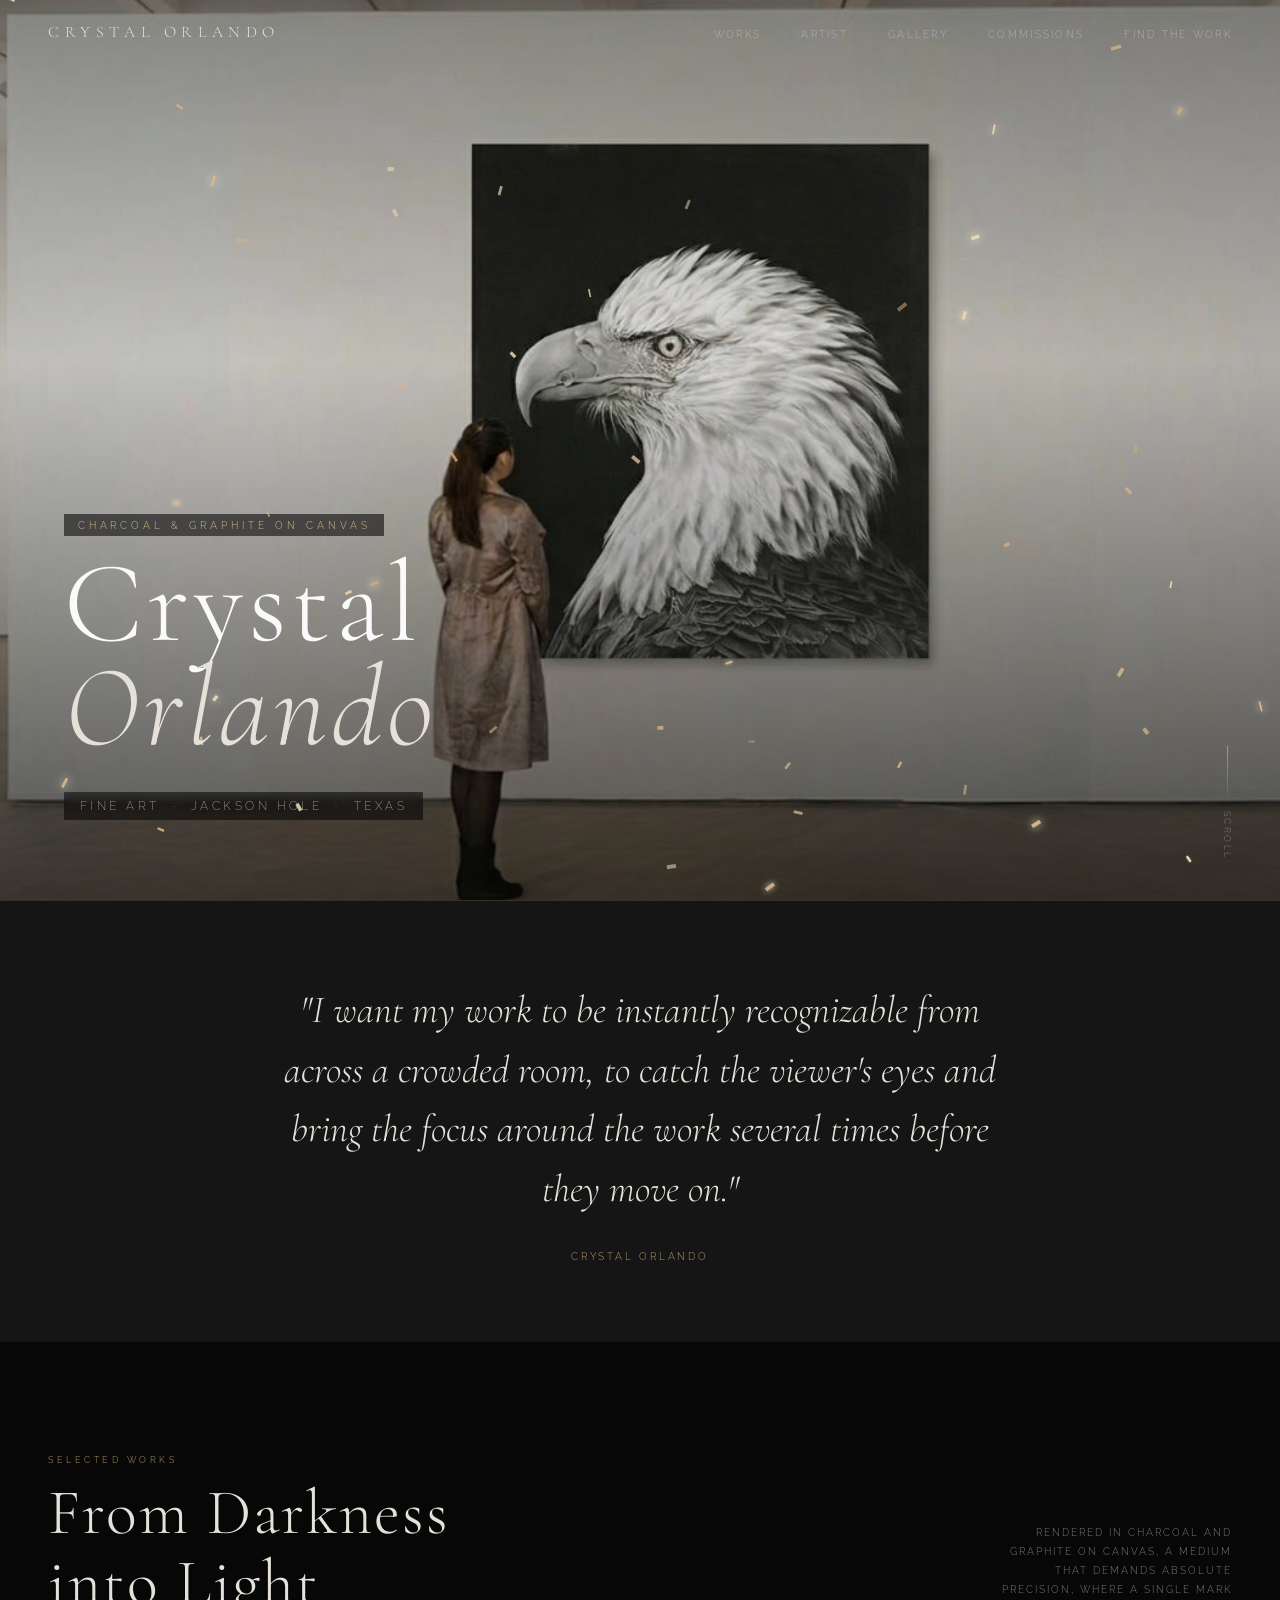
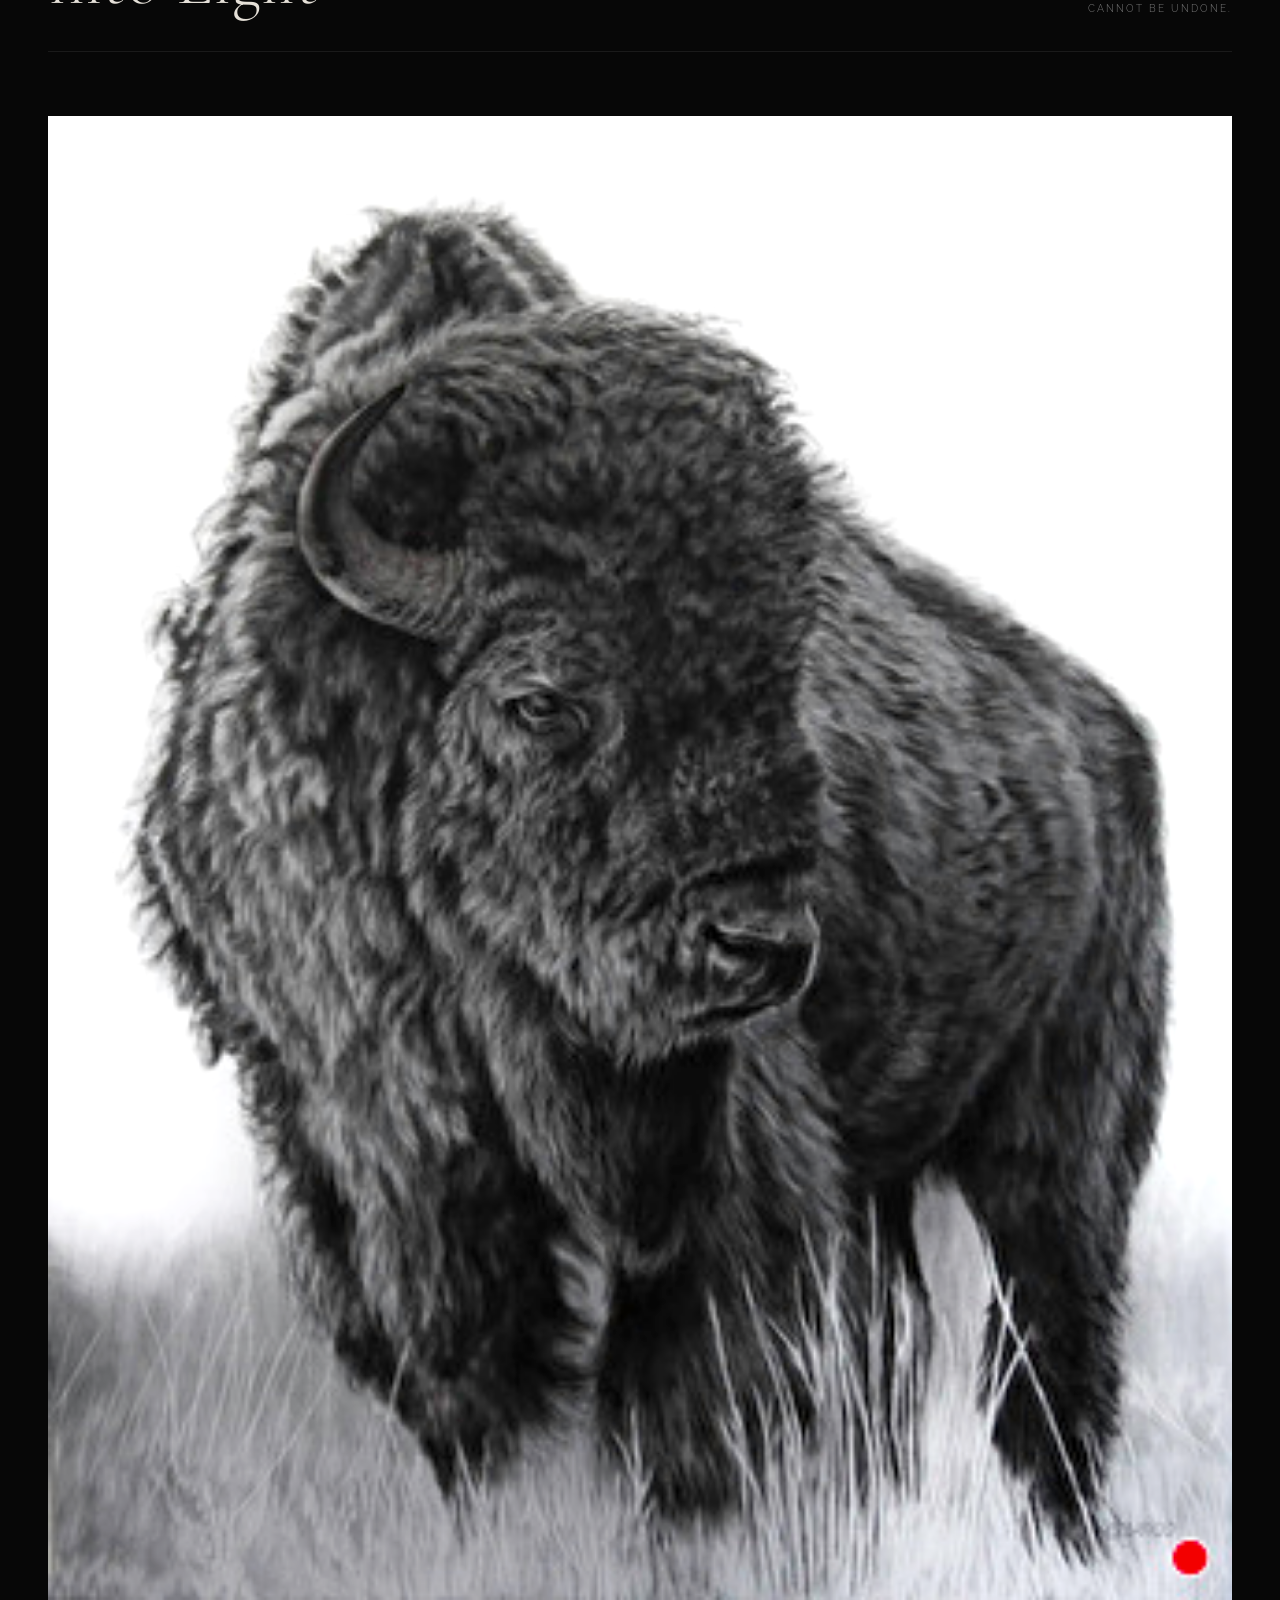
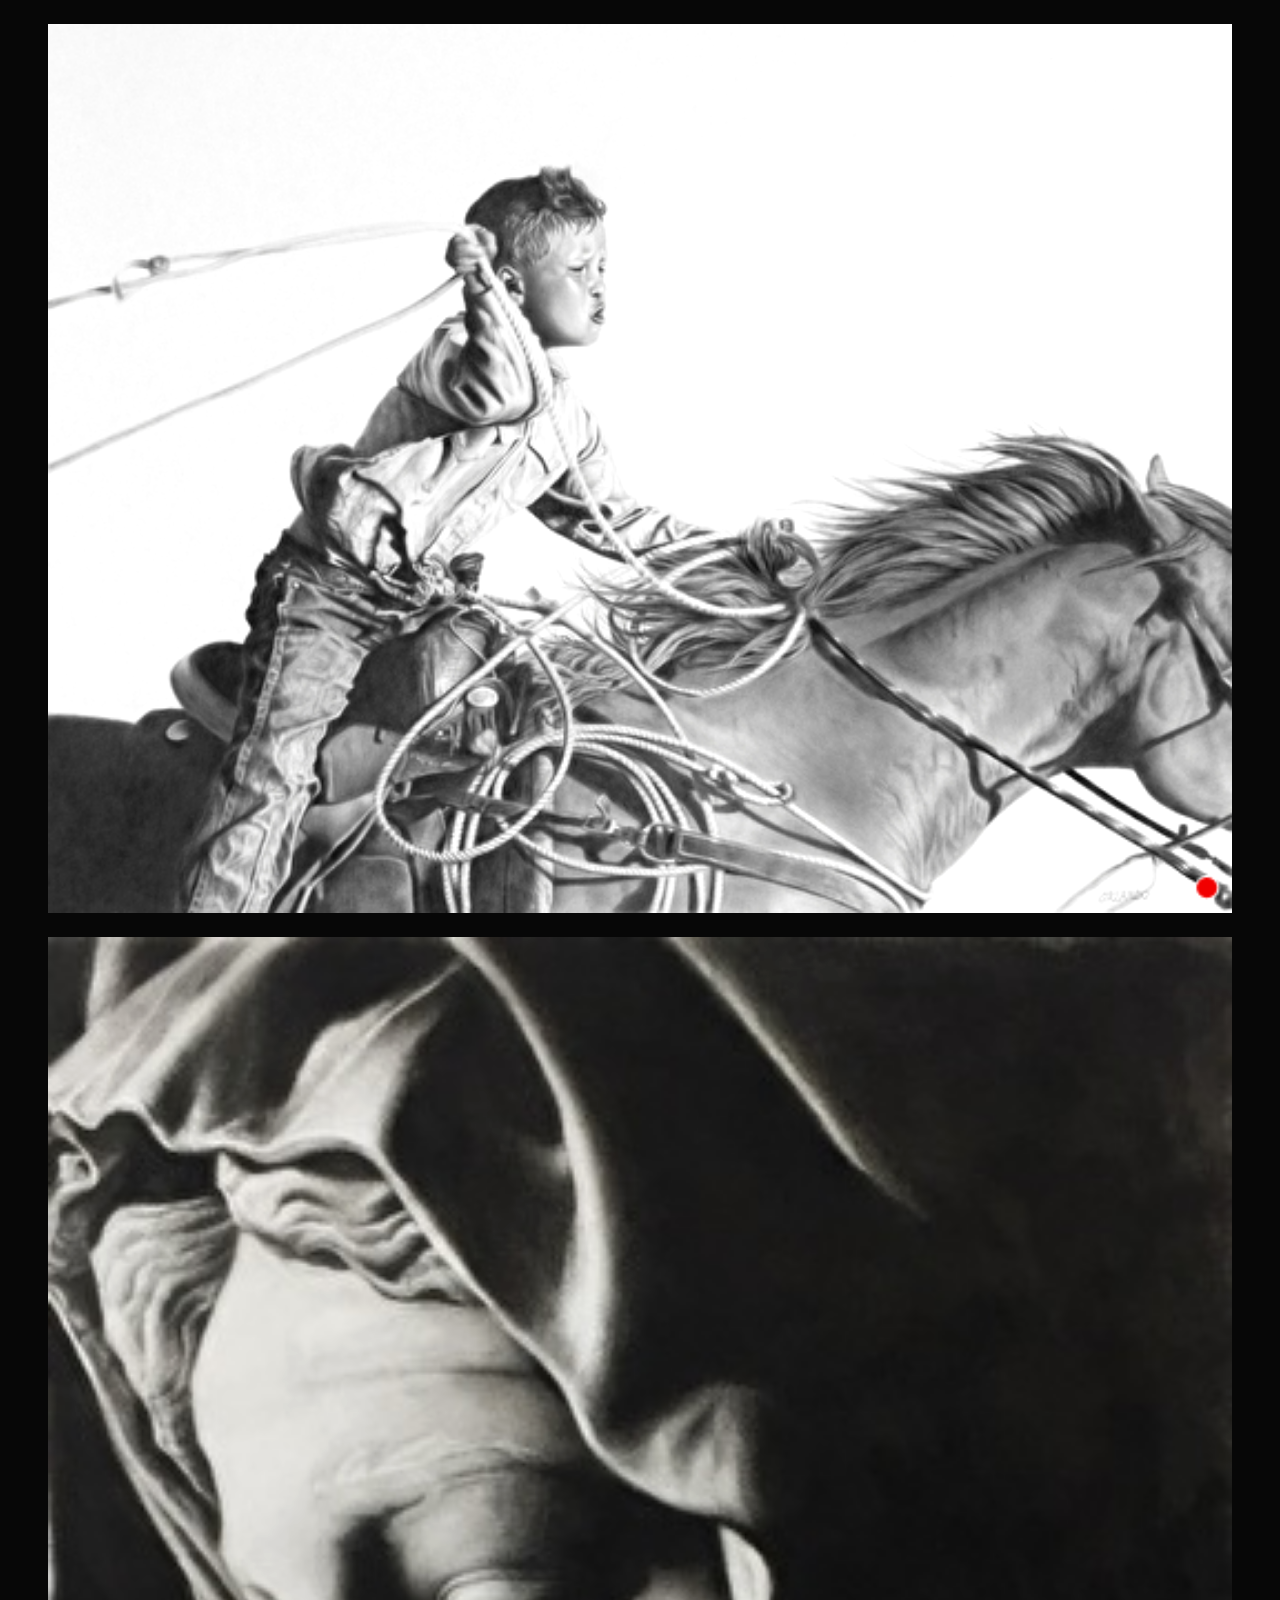
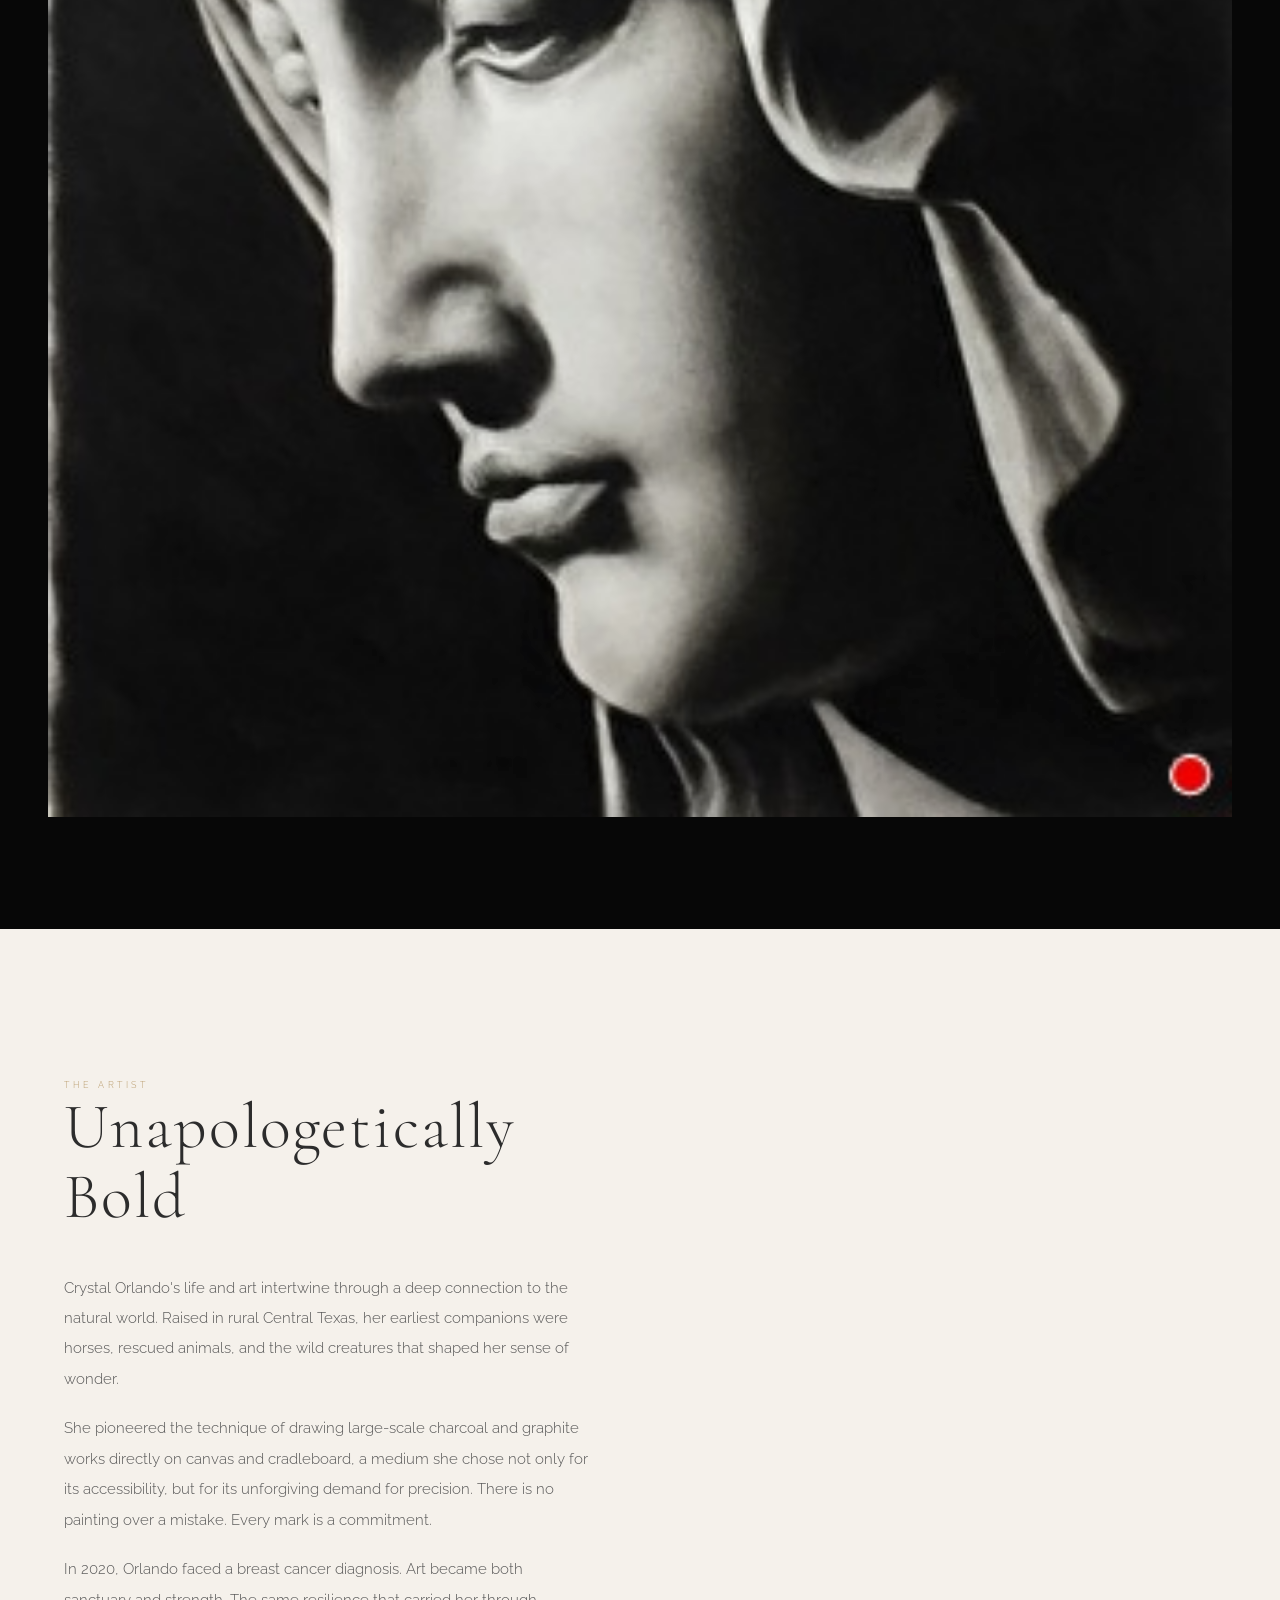
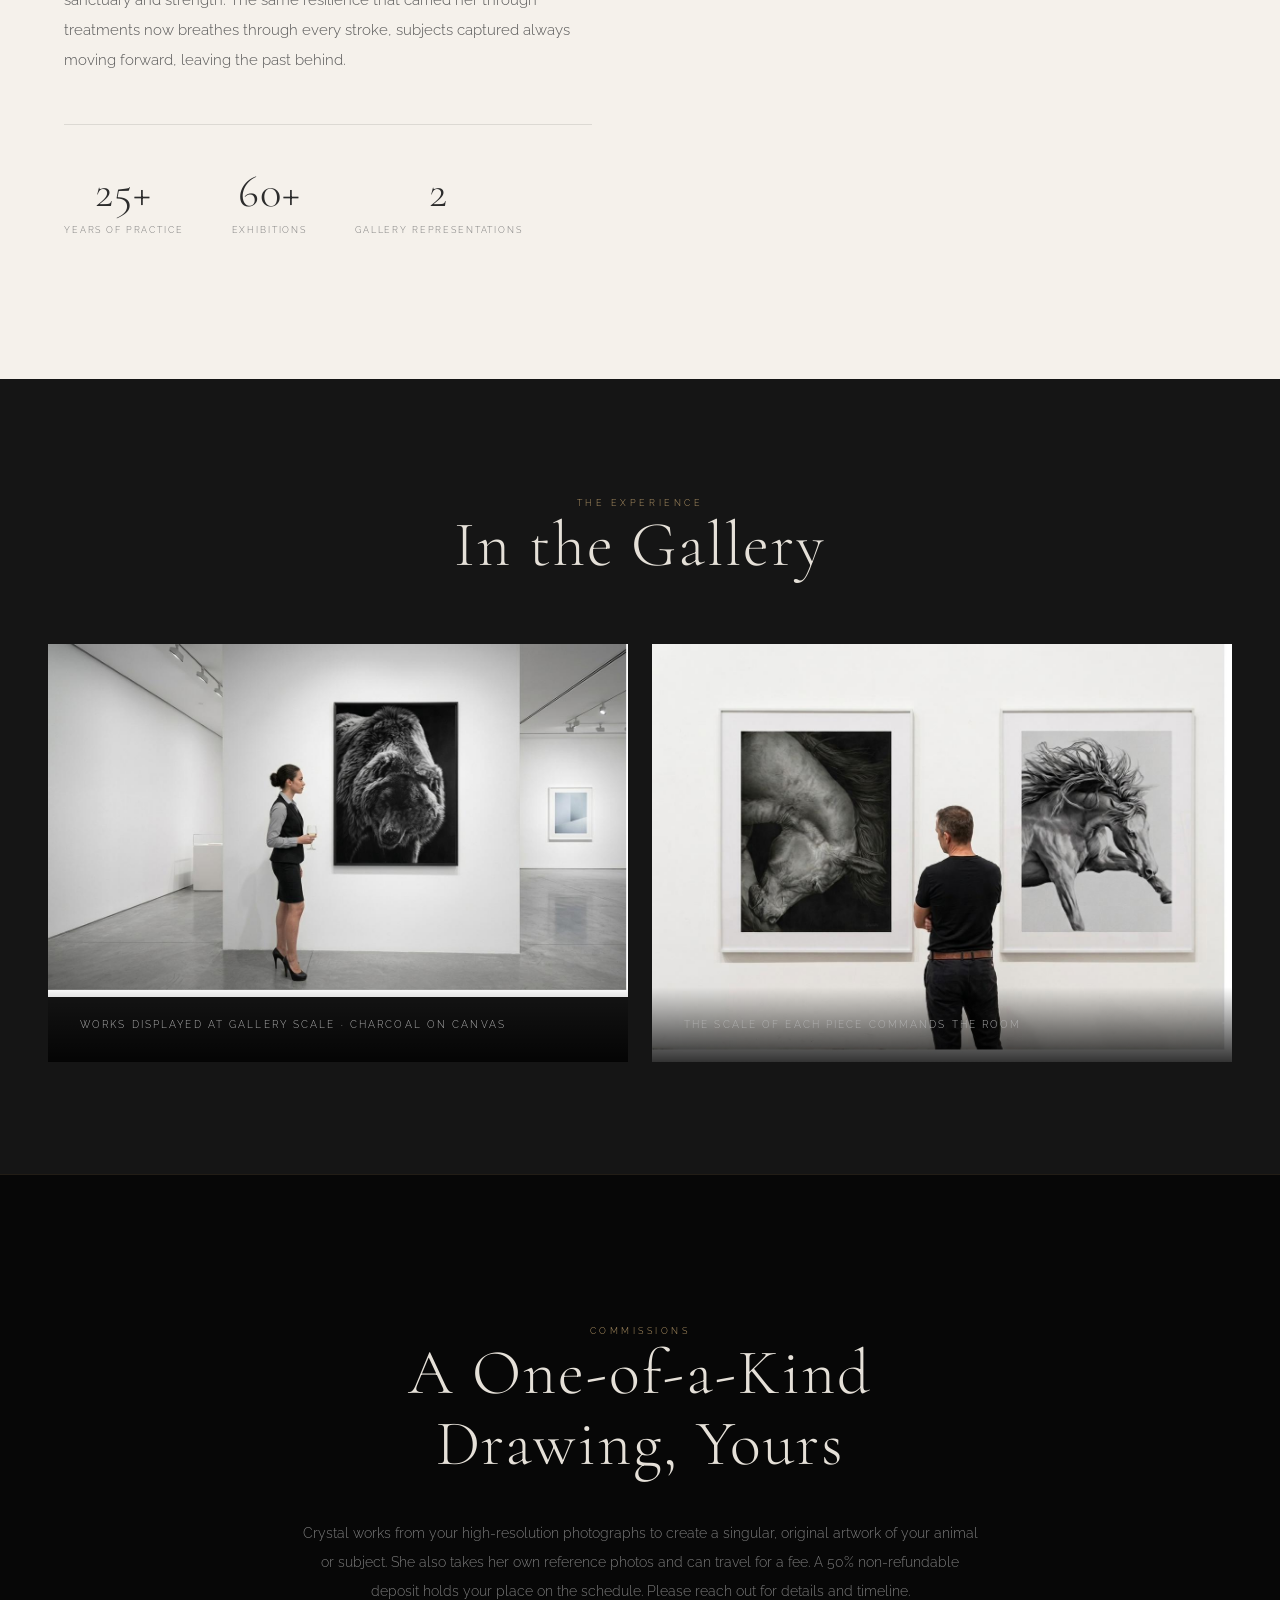
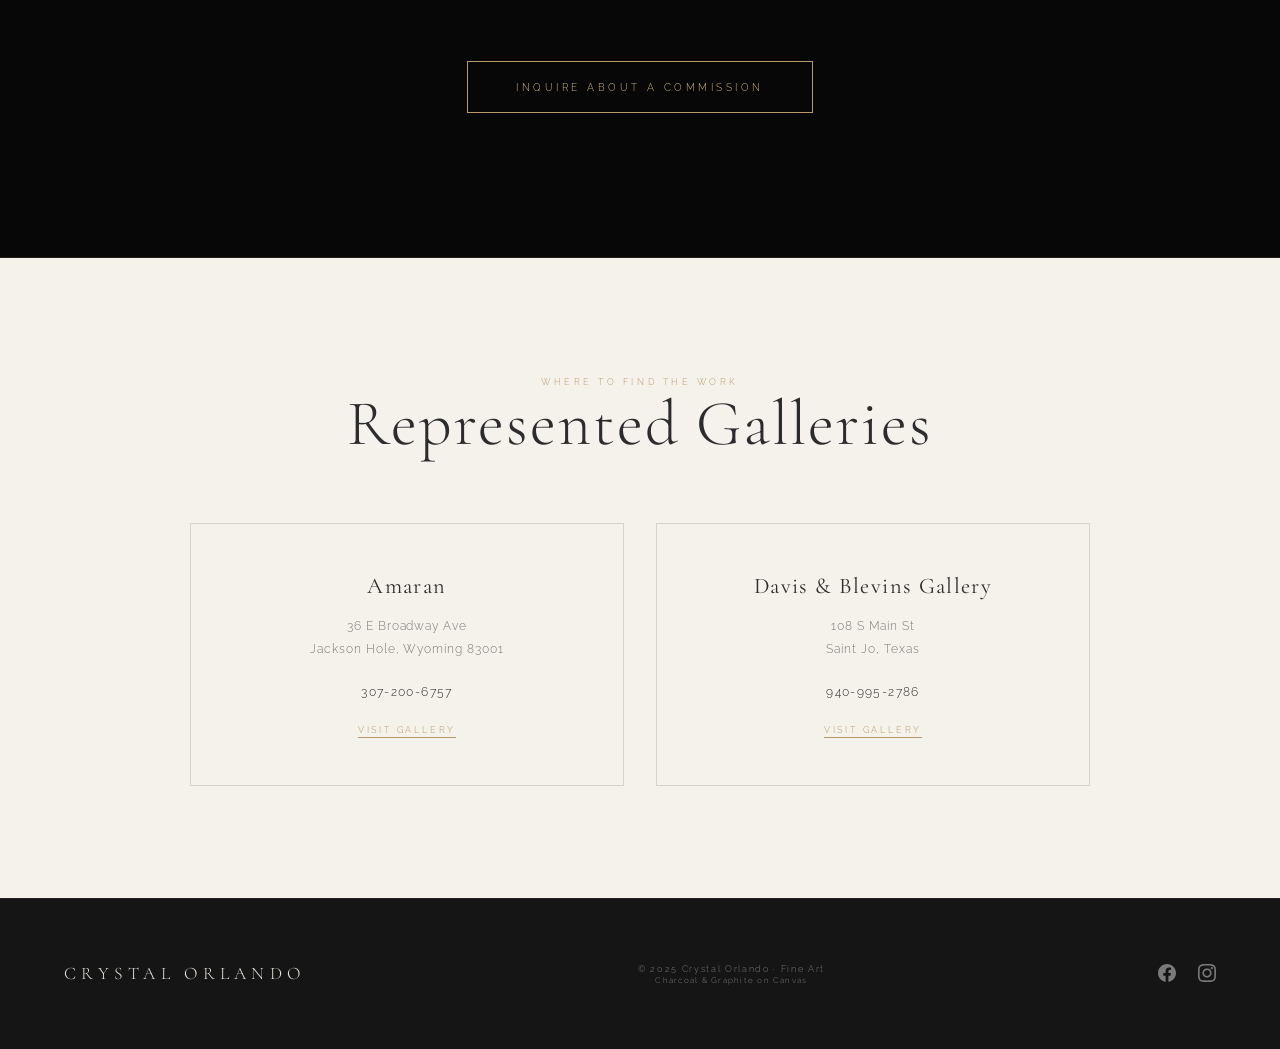
==== fullsite.html @ b7622c43 "Rename index (5).html to fullsite.html" ====
<!DOCTYPE html>
<html lang="en">
<head>
  <meta charset="UTF-8" />
  <meta name="viewport" content="width=device-width, initial-scale=1.0" />
  <title>Crystal Orlando Fine Art</title>
  <link rel="preconnect" href="https://fonts.googleapis.com" />
  <link rel="preconnect" href="https://fonts.gstatic.com" crossorigin />
  <link href="https://fonts.googleapis.com/css2?family=Cormorant+Garamond:ital,wght@0,300;0,400;0,500;0,600;1,300;1,400&family=Raleway:wght@200;300;400&display=swap" rel="stylesheet" />

  <!-- Sawdust canvas style -->
  <style>
    #sawdust-canvas {
      position: fixed;
      top: 0; left: 0;
      width: 100%; height: 100%;
      pointer-events: none;
      z-index: 9999;
    }
  </style>

  <style>
    /* ─── Reset & base ─────────────────────────────── */
    *, *::before, *::after { box-sizing: border-box; margin: 0; padding: 0; }

    :root {
      --black:   #070707;
      --charcoal:#151515;
      --graphite:#2c2c2c;
      --ash:     #7a7a7a;
      --silver:  #b0b0b0;
      --bone:    #e5e0d8;
      --ivory:   #f5f1eb;
      --white:   #fafafa;
      --gold:    #b89a6a;
      --gold-light: #d4b88a;

      --serif:  'Cormorant Garamond', Georgia, serif;
      --sans:   'Raleway', sans-serif;
    }

    html { scroll-behavior: smooth; }

    body {
      background: var(--black);
      color: var(--bone);
      font-family: var(--sans);
      font-weight: 300;
      overflow-x: hidden;
    }

    /* ─── Nav ──────────────────────────────────────── */
    nav {
      position: fixed;
      top: 0; left: 0; right: 0;
      z-index: 100;
      display: flex;
      align-items: center;
      justify-content: space-between;
      padding: 1.4rem 3rem;
      mix-blend-mode: normal;
      transition: background 0.5s, backdrop-filter 0.5s;
    }

    nav.scrolled {
      background: rgba(7,7,7,0.88);
      backdrop-filter: blur(12px);
      border-bottom: 1px solid rgba(255,255,255,0.06);
    }

    .nav-logo {
      font-family: var(--serif);
      font-weight: 300;
      font-size: 1rem;
      letter-spacing: 0.35em;
      text-transform: uppercase;
      color: var(--bone);
      text-decoration: none;
    }

    .nav-links {
      display: flex;
      gap: 2.5rem;
      list-style: none;
    }

    .nav-links a {
      font-family: var(--sans);
      font-weight: 300;
      font-size: 0.65rem;
      letter-spacing: 0.22em;
      text-transform: uppercase;
      color: var(--silver);
      text-decoration: none;
      transition: color 0.3s;
    }

    .nav-links a:hover { color: var(--gold-light); }

    /* ─── Hero ─────────────────────────────────────── */
    #hero {
      position: relative;
      height: 100vh;
      min-height: 640px;
      overflow: hidden;
      display: flex;
      align-items: flex-end;
    }

    .hero-bg {
      position: absolute;
      inset: 0;
      background-image: url('[data-uri]');
      background-size: cover;
      background-position: center 30%;
      transform: scale(1.06);
      animation: heroZoom 18s ease-in-out infinite alternate;
    }

    @keyframes heroZoom {
      from { transform: scale(1.06) translateY(0); }
      to   { transform: scale(1.12) translateY(-2%); }
    }

    .hero-overlay {
      position: absolute;
      inset: 0;
      background: linear-gradient(
        to bottom,
        rgba(7,7,7,0.35) 0%,
        rgba(7,7,7,0.1) 40%,
        rgba(7,7,7,0.65) 100%
      );
    }

    .hero-content {
      position: relative;
      z-index: 2;
      padding: 0 4rem 5rem;
      width: 100%;
    }

    .hero-eyebrow {
      font-family: var(--sans);
      font-weight: 300;
      font-size: 0.62rem;
      letter-spacing: 0.4em;
      text-transform: uppercase;
      color: var(--gold-light);
      margin-bottom: 1rem;
      opacity: 0;
      animation: fadeUp 1s 0.3s forwards;
      display: inline-block;
      background: rgba(20,20,20,0.65);
      backdrop-filter: blur(6px);
      padding: 0.35rem 0.85rem;
    }

    .hero-title {
      font-family: var(--serif);
      font-weight: 300;
      font-size: clamp(3.5rem, 9vw, 8rem);
      line-height: 0.9;
      letter-spacing: 0.04em;
      color: var(--white);
      margin-bottom: 2rem;
      opacity: 0;
      animation: fadeUp 1s 0.55s forwards;
    }

    .hero-title em {
      font-style: italic;
      color: var(--bone);
    }

    .hero-sub {
      font-family: var(--sans);
      font-weight: 200;
      font-size: 0.72rem;
      letter-spacing: 0.3em;
      text-transform: uppercase;
      color: var(--silver);
      opacity: 0;
      animation: fadeUp 1s 0.8s forwards;
      background: rgba(0,0,0,0.52);
      display: inline-block;
      padding: 0.45rem 1rem;
      backdrop-filter: blur(4px);
    }

    .hero-scroll-hint {
      position: absolute;
      bottom: 2.5rem;
      right: 3rem;
      display: flex;
      flex-direction: column;
      align-items: center;
      gap: 0.6rem;
      opacity: 0;
      animation: fadeIn 1.2s 1.6s forwards;
    }

    .hero-scroll-hint span {
      font-size: 0.55rem;
      letter-spacing: 0.28em;
      text-transform: uppercase;
      color: var(--ash);
      writing-mode: vertical-rl;
    }

    .scroll-line {
      width: 1px;
      height: 56px;
      background: linear-gradient(to bottom, var(--gold), transparent);
      animation: scrollPulse 2s 2s ease-in-out infinite;
    }

    @keyframes scrollPulse {
      0%, 100% { opacity: 0.5; transform: scaleY(1); }
      50% { opacity: 1; transform: scaleY(1.2); transform-origin: top; }
    }

    @keyframes fadeUp {
      from { opacity: 0; transform: translateY(28px); }
      to   { opacity: 1; transform: translateY(0); }
    }
    @keyframes fadeIn {
      to { opacity: 1; }
    }

    /* ─── Section shared ───────────────────────────── */
    section { position: relative; }

    .section-label {
      font-family: var(--sans);
      font-weight: 300;
      font-size: 0.58rem;
      letter-spacing: 0.38em;
      text-transform: uppercase;
      color: var(--gold);
    }

    .section-heading {
      font-family: var(--serif);
      font-weight: 300;
      font-size: clamp(2.2rem, 5vw, 4rem);
      line-height: 1.1;
      letter-spacing: 0.03em;
    }

    /* ─── Intro strip ──────────────────────────────── */
    #intro {
      background: var(--charcoal);
      padding: 5rem 4rem;
      display: flex;
      align-items: center;
      justify-content: center;
      text-align: center;
      border-top: 1px solid rgba(184,154,106,0.2);
    }

    .intro-inner {
      max-width: 720px;
    }

    .intro-quote {
      font-family: var(--serif);
      font-style: italic;
      font-size: clamp(1.5rem, 3.2vw, 2.4rem);
      font-weight: 300;
      line-height: 1.55;
      color: var(--bone);
      margin-bottom: 2rem;
    }

    .intro-attr {
      font-family: var(--sans);
      font-size: 0.62rem;
      letter-spacing: 0.28em;
      text-transform: uppercase;
      color: var(--gold);
    }

    /* ─── Works gallery ────────────────────────────── */
    #works {
      background: var(--black);
      padding: 7rem 3rem;
    }

    .works-header {
      display: flex;
      align-items: flex-end;
      justify-content: space-between;
      margin-bottom: 4rem;
      padding-bottom: 2rem;
      border-bottom: 1px solid rgba(255,255,255,0.08);
    }

    .works-header-left { display: flex; flex-direction: column; gap: 0.8rem; }
    .works-header-left .section-heading { color: var(--bone); }

    .works-header-right {
      font-family: var(--sans);
      font-size: 0.62rem;
      letter-spacing: 0.2em;
      text-transform: uppercase;
      color: var(--ash);
      text-align: right;
      max-width: 240px;
      line-height: 1.9;
    }

    .gallery-grid {
      display: grid;
      grid-template-columns: 1fr;
      grid-template-rows: auto;
      gap: 1.5rem;
    }

    .gallery-item {
      position: relative;
      overflow: hidden;
      cursor: pointer;
      background: var(--graphite);
    }


    .gallery-item img {
      width: 100%;
      height: auto;
      display: block;
      filter: grayscale(8%) contrast(1.04);
      transition: transform 0.9s cubic-bezier(0.25,0.46,0.45,0.94), filter 0.6s;
    }

    .gallery-item:hover img {
      transform: scale(1.04);
      filter: grayscale(0%) contrast(1.08);
    }

    .gallery-item-overlay {
      position: absolute;
      inset: 0;
      background: linear-gradient(to top, rgba(0,0,0,0.75) 0%, transparent 55%);
      opacity: 0;
      transition: opacity 0.5s;
    }

    .gallery-item:hover .gallery-item-overlay { opacity: 1; }

    .gallery-item-info {
      position: absolute;
      bottom: 0;
      left: 0;
      right: 0;
      padding: 2rem 1.8rem;
      transform: translateY(12px);
      opacity: 0;
      transition: all 0.5s 0.05s;
    }

    .gallery-item:hover .gallery-item-info {
      transform: translateY(0);
      opacity: 1;
    }

    .gallery-item-info h3 {
      font-family: var(--serif);
      font-weight: 300;
      font-size: 1.3rem;
      letter-spacing: 0.04em;
      color: var(--white);
      margin-bottom: 0.3rem;
    }

    .gallery-item-info p {
      font-family: var(--sans);
      font-size: 0.58rem;
      letter-spacing: 0.2em;
      text-transform: uppercase;
      color: var(--gold-light);
    }

    /* ─── Artist statement ─────────────────────────── */
    #statement {
      background: var(--ivory);
      color: var(--graphite);
      padding: 9rem 4rem;
    }

    .statement-inner {
      display: grid;
      grid-template-columns: 1fr 1fr;
      gap: 6rem;
      max-width: 1300px;
      margin: 0 auto;
      align-items: center;
    }

    .statement-left .section-label { color: var(--gold); margin-bottom: 1.4rem; }
    .statement-left .section-heading { color: var(--graphite); margin-bottom: 2.5rem; }

    .statement-body {
      font-family: var(--sans);
      font-weight: 300;
      font-size: 0.95rem;
      line-height: 2;
      color: #555;
    }

    .statement-body p + p { margin-top: 1.2rem; }

    .statement-pull {
      border-left: 2px solid var(--gold);
      padding-left: 2.5rem;
    }

    .statement-pull blockquote {
      font-family: var(--serif);
      font-style: italic;
      font-size: clamp(1.6rem, 2.8vw, 2.4rem);
      font-weight: 300;
      line-height: 1.5;
      color: var(--graphite);
      margin-bottom: 2rem;
    }

    .statement-pull cite {
      font-family: var(--sans);
      font-size: 0.6rem;
      letter-spacing: 0.28em;
      text-transform: uppercase;
      color: var(--ash);
      font-style: normal;
    }

    .stat-row {
      display: flex;
      gap: 3rem;
      margin-top: 3rem;
      padding-top: 2.5rem;
      border-top: 1px solid rgba(0,0,0,0.1);
    }

    .stat-item { text-align: center; }

    .stat-num {
      font-family: var(--serif);
      font-size: 2.8rem;
      font-weight: 300;
      color: var(--graphite);
      letter-spacing: 0.02em;
    }

    .stat-desc {
      font-family: var(--sans);
      font-size: 0.58rem;
      letter-spacing: 0.2em;
      text-transform: uppercase;
      color: var(--ash);
      margin-top: 0.3rem;
    }

    /* ─── In the gallery ───────────────────────────── */
    #gallery-context {
      background: var(--charcoal);
      padding: 7rem 3rem;
    }

    .gallery-context-header {
      text-align: center;
      margin-bottom: 4rem;
    }

    .gallery-context-header .section-label { margin-bottom: 1rem; }
    .gallery-context-header .section-heading { color: var(--bone); }

    .context-grid {
      display: grid;
      grid-template-columns: 1fr 1fr;
      gap: 1.5rem;
      max-width: 1300px;
      margin: 0 auto;
    }

    .context-item {
      position: relative;
      overflow: hidden;
    }

    .context-item img {
      width: 100%;
      height: auto;
      display: block;
      transition: transform 1s cubic-bezier(0.25,0.46,0.45,0.94);
    }

    .context-item:hover img { transform: scale(1.03); }

    .context-caption {
      position: absolute;
      bottom: 0; left: 0; right: 0;
      padding: 2rem;
      background: linear-gradient(to top, rgba(0,0,0,0.8), transparent);
      font-family: var(--sans);
      font-size: 0.6rem;
      letter-spacing: 0.22em;
      text-transform: uppercase;
      color: var(--silver);
    }

    /* ─── Commissions ──────────────────────────────── */
    #commissions {
      background: var(--black);
      padding: 9rem 4rem;
      display: flex;
      align-items: center;
      justify-content: center;
      text-align: center;
      border-top: 1px solid rgba(184,154,106,0.15);
      border-bottom: 1px solid rgba(184,154,106,0.15);
    }

    .commissions-inner {
      max-width: 680px;
    }

    .commissions-inner .section-label { margin-bottom: 1.4rem; }

    .commissions-inner .section-heading {
      color: var(--bone);
      margin-bottom: 2.5rem;
    }

    .commissions-inner p {
      font-family: var(--sans);
      font-weight: 300;
      font-size: 0.9rem;
      line-height: 2;
      color: var(--ash);
      margin-bottom: 3.5rem;
    }

    .btn-gold {
      display: inline-block;
      font-family: var(--sans);
      font-weight: 300;
      font-size: 0.62rem;
      letter-spacing: 0.35em;
      text-transform: uppercase;
      color: var(--gold-light);
      border: 1px solid var(--gold);
      padding: 1.2rem 3rem;
      text-decoration: none;
      transition: background 0.35s, color 0.35s;
    }

    .btn-gold:hover {
      background: var(--gold);
      color: var(--black);
    }

    /* ─── Galleries ────────────────────────────────── */
    #galleries {
      background: var(--ivory);
      padding: 7rem 4rem;
    }

    .galleries-inner {
      max-width: 900px;
      margin: 0 auto;
      text-align: center;
    }

    .galleries-inner .section-label { color: var(--gold); margin-bottom: 1.2rem; }
    .galleries-inner .section-heading { color: var(--graphite); margin-bottom: 4rem; }

    .gallery-cards {
      display: grid;
      grid-template-columns: 1fr 1fr;
      gap: 2rem;
    }

    .gallery-card {
      border: 1px solid rgba(0,0,0,0.12);
      padding: 3rem 2.5rem;
      text-align: center;
      transition: border-color 0.4s, box-shadow 0.4s;
    }

    .gallery-card:hover {
      border-color: var(--gold);
      box-shadow: 0 8px 40px rgba(0,0,0,0.06);
    }

    .gallery-card-name {
      font-family: var(--serif);
      font-weight: 400;
      font-size: 1.4rem;
      letter-spacing: 0.06em;
      color: var(--graphite);
      margin-bottom: 1rem;
    }

    .gallery-card address {
      font-style: normal;
      font-family: var(--sans);
      font-size: 0.75rem;
      line-height: 1.9;
      color: var(--ash);
      letter-spacing: 0.08em;
      margin-bottom: 1.5rem;
    }

    .gallery-card a.phone {
      display: block;
      font-family: var(--sans);
      font-size: 0.72rem;
      letter-spacing: 0.12em;
      color: var(--graphite);
      text-decoration: none;
      margin-bottom: 1.2rem;
      transition: color 0.3s;
    }

    .gallery-card a.phone:hover { color: var(--gold); }

    .gallery-card a.visit {
      font-family: var(--sans);
      font-size: 0.58rem;
      letter-spacing: 0.3em;
      text-transform: uppercase;
      color: var(--gold);
      text-decoration: none;
      border-bottom: 1px solid var(--gold);
      padding-bottom: 2px;
      transition: color 0.3s, border-color 0.3s;
    }

    .gallery-card a.visit:hover { color: var(--graphite); border-color: var(--graphite); }

    /* ─── Footer ───────────────────────────────────── */
    footer {
      background: var(--charcoal);
      padding: 4rem;
      display: flex;
      align-items: center;
      justify-content: space-between;
      border-top: 1px solid rgba(255,255,255,0.06);
    }

    .footer-logo {
      font-family: var(--serif);
      font-weight: 300;
      font-size: 1.1rem;
      letter-spacing: 0.3em;
      text-transform: uppercase;
      color: var(--bone);
    }

    .footer-copy {
      font-family: var(--sans);
      font-size: 0.58rem;
      letter-spacing: 0.18em;
      color: var(--ash);
      text-align: center;
    }

    .footer-social {
      display: flex;
      gap: 1.4rem;
      align-items: center;
    }

    .footer-social a {
      color: var(--ash);
      text-decoration: none;
      font-size: 0.58rem;
      letter-spacing: 0.22em;
      text-transform: uppercase;
      transition: color 0.3s;
    }

    .footer-social a:hover { color: var(--gold-light); }

    .footer-social svg {
      width: 18px;
      height: 18px;
      fill: currentColor;
      transition: color 0.3s;
    }

    /* ─── Scroll reveal ────────────────────────────── */
    .reveal {
      opacity: 0;
      transform: translateY(36px);
      transition: opacity 0.85s cubic-bezier(0.25,0.46,0.45,0.94),
                  transform 0.85s cubic-bezier(0.25,0.46,0.45,0.94);
    }

    .reveal.visible {
      opacity: 1;
      transform: translateY(0);
    }

    .reveal-delay-1 { transition-delay: 0.1s; }
    .reveal-delay-2 { transition-delay: 0.22s; }
    .reveal-delay-3 { transition-delay: 0.36s; }

    /* ─── Responsive ───────────────────────────────── */
    @media (max-width: 960px) {
      nav { padding: 1.2rem 2rem; }
      .nav-links { gap: 1.6rem; }
      #hero { align-items: center; }
      .hero-content { padding: 0 2rem 4rem; }
      .gallery-grid { grid-template-columns: 1fr; }

      .statement-inner { grid-template-columns: 1fr; gap: 3rem; }
      .context-grid { grid-template-columns: 1fr; }
      .context-item img { height: auto; }
      footer { flex-direction: column; gap: 2rem; text-align: center; }
    }

    @media (max-width: 640px) {
      nav { padding: 1rem 1.5rem; }
      .nav-links { display: none; }
      .hero-content { padding: 0 1.5rem 3.5rem; }
      #intro, #works, #statement, #gallery-context, #commissions, #galleries { padding-left: 1.5rem; padding-right: 1.5rem; }
      .gallery-grid { grid-template-columns: 1fr; }
      
      .gallery-cards { grid-template-columns: 1fr; }
      footer { padding: 3rem 1.5rem; }
      .stat-row { flex-direction: column; gap: 1.8rem; }
    }
  </style>
</head>

<body>

  <canvas id="sawdust-canvas" aria-hidden="true"></canvas>

  <!-- ─── Navigation ─────────────────────────────────── -->
  <nav id="main-nav">
    <a href="#hero" class="nav-logo">Crystal Orlando</a>
    <ul class="nav-links">
      <li><a href="#works">Works</a></li>
      <li><a href="#statement">Artist</a></li>
      <li><a href="#gallery-context">Gallery</a></li>
      <li><a href="#commissions">Commissions</a></li>
      <li><a href="#galleries">Find the Work</a></li>
    </ul>
  </nav>

  <!-- ─── Hero ───────────────────────────────────────── -->
  <section id="hero">
    <div class="hero-bg"></div>
    <div class="hero-overlay"></div>
    <div class="hero-content">
      <p class="hero-eyebrow">Charcoal &amp; Graphite on Canvas</p>
      <h1 class="hero-title">Crystal<br><em>Orlando</em></h1>
      <p class="hero-sub">Fine Art &nbsp;·&nbsp; Jackson Hole &nbsp;·&nbsp; Texas</p>
    </div>
    <div class="hero-scroll-hint">
      <div class="scroll-line"></div>
      <span>Scroll</span>
    </div>
  </section>

  <!-- ─── Intro strip ────────────────────────────────── -->
  <section id="intro">
    <div class="intro-inner reveal">
      <p class="intro-quote">"I want my work to be instantly recognizable from across a crowded room, to catch the viewer's eyes and bring the focus around the work several times before they move on."</p>
      <p class="intro-attr">Crystal Orlando</p>
    </div>
  </section>

  <!-- ─── Works ──────────────────────────────────────── -->
  <section id="works">
    <div class="works-header reveal">
      <div class="works-header-left">
        <span class="section-label">Selected Works</span>
        <h2 class="section-heading">From Darkness<br>into Light</h2>
      </div>
      <div class="works-header-right">
        Rendered in charcoal and graphite on canvas, a medium that demands absolute precision, where a single mark cannot be undone.
      </div>
    </div>

   <div class="gallery-grid">

      <div class="gallery-item">
        <img src="[data-uri]" alt="Bison, Charcoal on Canvas" />
        <div class="gallery-item-overlay"></div>
        <div class="gallery-item-info">
          <h3>Bison</h3>
          <p>Charcoal on Canvas</p>
        </div>
      </div>
      <div class="gallery-item">
        <img src="[data-uri]" alt="Cowboy, Charcoal on Canvas" />
        <div class="gallery-item-overlay"></div>
        <div class="gallery-item-info">
          <h3>Ride</h3>
          <p>Graphite on Canvas</p>
        </div>
      </div>
      <div class="gallery-item">
        <img src="[data-uri]" alt="Madonna, Charcoal on Canvas" />
        <div class="gallery-item-overlay"></div>
        <div class="gallery-item-info">
          <h3>Madonna</h3>
          <p>Charcoal on Canvas</p>
        </div>
      </div>

    </div>
  </section>

  <!-- ─── Artist Statement ───────────────────────────── -->
  <section id="statement">
    <div class="statement-inner">
      <div class="statement-left reveal">
        <span class="section-label">The Artist</span>
        <h2 class="section-heading">Unapologetically<br>Bold</h2>
        <div class="statement-body">
          <p>Crystal Orlando's life and art intertwine through a deep connection to the natural world. Raised in rural Central Texas, her earliest companions were horses, rescued animals, and the wild creatures that shaped her sense of wonder.</p>
          <p>She pioneered the technique of drawing large-scale charcoal and graphite works directly on canvas and cradleboard, a medium she chose not only for its accessibility, but for its unforgiving demand for precision. There is no painting over a mistake. Every mark is a commitment.</p>
          <p>In 2020, Orlando faced a breast cancer diagnosis. Art became both sanctuary and strength. The same resilience that carried her through treatments now breathes through every stroke, subjects captured always moving forward, leaving the past behind.</p>
        </div>
        <div class="stat-row">
          <div class="stat-item">
            <div class="stat-num">25+</div>
            <div class="stat-desc">Years of Practice</div>
          </div>
          <div class="stat-item">
            <div class="stat-num">60+</div>
            <div class="stat-desc">Exhibitions</div>
          </div>
          <div class="stat-item">
            <div class="stat-num">2</div>
            <div class="stat-desc">Gallery Representations</div>
          </div>
        </div>
      </div>
      
    </div>
  </section>

  <!-- ─── In the Gallery ─────────────────────────────── -->
  <section id="gallery-context">
    <div class="gallery-context-header reveal">
      <span class="section-label">The Experience</span>
      <h2 class="section-heading">In the Gallery</h2>
    </div>
    <div class="context-grid">
      <div class="context-item reveal reveal-delay-1">
        <img src="[data-uri]" alt="Grizzly Bear artwork in gallery setting" />
        <div class="context-caption">Works displayed at gallery scale · Charcoal on Canvas</div>
      </div>
      <div class="context-item reveal reveal-delay-2">
        <img src="[data-uri]" alt="Horse artworks displayed in gallery" />
        <div class="context-caption">The scale of each piece commands the room</div>
      </div>
    </div>
  </section>

  <!-- ─── Commissions ────────────────────────────────── -->
  <section id="commissions">
    <div class="commissions-inner">
      <span class="section-label reveal">Commissions</span>
      <h2 class="section-heading reveal reveal-delay-1">A One-of-a-Kind<br>Drawing, Yours</h2>
      <p class="reveal reveal-delay-2">
        Crystal works from your high-resolution photographs to create a singular, original artwork of your animal or subject. She also takes her own reference photos and can travel for a fee. A 50% non-refundable deposit holds your place on the schedule. Please reach out for details and timeline.
      </p>
      <a href="/cdn-cgi/l/email-protection#4f2c3d363c3b2e23203d232e212b200f28222e2623612c2022" class="btn-gold reveal reveal-delay-3">Inquire About a Commission</a>
    </div>
  </section>

  <!-- ─── Galleries ──────────────────────────────────── -->
  <section id="galleries">
    <div class="galleries-inner">
      <span class="section-label reveal">Where to Find the Work</span>
      <h2 class="section-heading reveal reveal-delay-1">Represented Galleries</h2>
      <div class="gallery-cards">

        <div class="gallery-card reveal reveal-delay-1">
          <div class="gallery-card-name">Amaran</div>
          <address>
            36 E Broadway Ave<br>
            Jackson Hole, Wyoming 83001
          </address>
          <a href="tel:3072006757" class="phone">307-200-6757</a>
          <a href="https://amarangallery.com" target="_blank" rel="noopener" class="visit">Visit Gallery</a>
        </div>

        <div class="gallery-card reveal reveal-delay-2">
          <div class="gallery-card-name">Davis &amp; Blevins Gallery</div>
          <address>
            108 S Main St<br>
            Saint Jo, Texas
          </address>
          <a href="tel:9409952786" class="phone">940-995-2786</a>
          <a href="https://davisandblevins.com" target="_blank" rel="noopener" class="visit">Visit Gallery</a>
        </div>

      </div>
    </div>
  </section>

  <!-- ─── Footer ─────────────────────────────────────── -->
  <footer>
    <div class="footer-logo">Crystal Orlando</div>
    <div class="footer-copy">
      © 2025 Crystal Orlando · Fine Art<br>
      <span style="font-size:0.52rem; letter-spacing:0.15em;">Charcoal &amp; Graphite on Canvas</span>
    </div>
    <div class="footer-social">
      <a href="https://www.facebook.com/crystalorlando" target="_blank" rel="noopener" aria-label="Facebook">
        <svg viewBox="0 0 24 24" xmlns="http://www.w3.org/2000/svg"><path d="M24 12.073c0-6.627-5.373-12-12-12s-12 5.373-12 12c0 5.99 4.388 10.954 10.125 11.854v-8.385H7.078v-3.47h3.047V9.43c0-3.007 1.792-4.669 4.533-4.669 1.312 0 2.686.235 2.686.235v2.953H15.83c-1.491 0-1.956.925-1.956 1.874v2.25h3.328l-.532 3.47h-2.796v8.385C19.612 23.027 24 18.062 24 12.073z"/></svg>
      </a>
      <a href="https://www.instagram.com/crystalorlando" target="_blank" rel="noopener" aria-label="Instagram">
        <svg viewBox="0 0 24 24" xmlns="http://www.w3.org/2000/svg"><path d="M12 2.163c3.204 0 3.584.012 4.85.07 3.252.148 4.771 1.691 4.919 4.919.058 1.265.069 1.645.069 4.849 0 3.205-.012 3.584-.069 4.849-.149 3.225-1.664 4.771-4.919 4.919-1.266.058-1.644.07-4.85.07-3.204 0-3.584-.012-4.849-.07-3.26-.149-4.771-1.699-4.919-4.92-.058-1.265-.07-1.644-.07-4.849 0-3.204.013-3.583.07-4.849.149-3.227 1.664-4.771 4.919-4.919 1.266-.057 1.645-.069 4.849-.069zm0-2.163c-3.259 0-3.667.014-4.947.072-4.358.2-6.78 2.618-6.98 6.98-.059 1.281-.073 1.689-.073 4.948 0 3.259.014 3.668.072 4.948.2 4.358 2.618 6.78 6.98 6.98 1.281.058 1.689.072 4.948.072 3.259 0 3.668-.014 4.948-.072 4.354-.2 6.782-2.618 6.979-6.98.059-1.28.073-1.689.073-4.948 0-3.259-.014-3.667-.072-4.947-.196-4.354-2.617-6.78-6.979-6.98-1.281-.059-1.69-.073-4.949-.073zm0 5.838c-3.403 0-6.162 2.759-6.162 6.162s2.759 6.163 6.162 6.163 6.162-2.759 6.162-6.163c0-3.403-2.759-6.162-6.162-6.162zm0 10.162c-2.209 0-4-1.79-4-4 0-2.209 1.791-4 4-4s4 1.791 4 4c0 2.21-1.791 4-4 4zm6.406-11.845c-.796 0-1.441.645-1.441 1.44s.645 1.44 1.441 1.44c.795 0 1.439-.645 1.439-1.44s-.644-1.44-1.439-1.44z"/></svg>
      </a>
    </div>
  </footer>

  <script>
    // Nav scroll effect
    const nav = document.getElementById('main-nav');
    window.addEventListener('scroll', () => {
      nav.classList.toggle('scrolled', window.scrollY > 60);
    });

    // Scroll reveal
    const reveals = document.querySelectorAll('.reveal');
    const observer = new IntersectionObserver((entries) => {
      entries.forEach(entry => {
        if (entry.isIntersecting) {
          entry.target.classList.add('visible');
          observer.unobserve(entry.target);
        }
      });
    }, { threshold: 0.05, rootMargin: '60px 0px 0px 0px' });

    reveals.forEach(el => observer.observe(el));

    // Fallback: force-show all after 2s in case IntersectionObserver doesn't fire
    setTimeout(() => {
      document.querySelectorAll('.reveal').forEach(el => el.classList.add('visible'));
    }, 0);
  </script>

  <!-- Sawdust particle animation -->
  <script>
    (function () {
      const canvas = document.getElementById('sawdust-canvas');
      const ctx = canvas.getContext('2d');
      const COLORS = ['#D2B48C', '#DEB887', '#F5DEB3', '#C8A87A', '#E8D5B0'];
      let particles = [];
      let rafId = null;
      let hidden = false;

      function isMobile() { return window.innerWidth < 640; }
      function isTablet() { return window.innerWidth < 960; }

      function particleCount() {
        if (isMobile()) return 20;
        if (isTablet()) return 32;
        return 48;
      }

      function resize() {
        canvas.width  = window.innerWidth;
        canvas.height = window.innerHeight;
      }

      function makeParticle(atTop) {
        const w = 1.5 + Math.random() * 2.5;
        const h = 5 + Math.random() * 6;
        const color = COLORS[Math.floor(Math.random() * COLORS.length)];
        return {
          x: Math.random() * canvas.width,
          y: atTop ? Math.random() * -20 : Math.random() * canvas.height,
          w, h, color,
          speed:  0.2 + Math.random() * 0.6,
          drift:  (Math.random() - 0.5) * 0.2,
          angle:  Math.random() * Math.PI * 2,
          angleSpeed: (Math.random() - 0.5) * 0.02,
          opacity: 0.5 + Math.random() * 0.4,
          shimmerAt: performance.now() + 2000 + Math.random() * 2000,
          isShimmering: false,
          shimmerProgress: 0,
        };
      }

      function drawParticle(p) {
        ctx.save();
        ctx.translate(p.x + p.w / 2, p.y + p.h / 2);
        ctx.rotate(p.angle);
        let extra = 0;
        if (p.isShimmering) {
          const glow = Math.sin(p.shimmerProgress * Math.PI);
          ctx.shadowColor = '#FFF8DC';
          ctx.shadowBlur  = 10 * glow;
          extra = glow * 0.35;
        }
        ctx.globalAlpha = Math.min(1, p.opacity + extra);
        ctx.fillStyle = p.color;
        ctx.fillRect(-p.w / 2, -p.h / 2, p.w, p.h);
        ctx.restore();
      }

      function update(now) {
        particles.forEach(p => {
          p.y     += p.speed;
          p.x     += p.drift;
          p.angle += p.angleSpeed;
          if (!p.isShimmering && now >= p.shimmerAt) {
            p.isShimmering    = true;
            p.shimmerProgress = 0;
          }
          if (p.isShimmering) {
            p.shimmerProgress += 1 / 18;
            if (p.shimmerProgress >= 1) {
              p.isShimmering = false;
              p.shimmerAt    = now + 2000 + Math.random() * 2000;
            }
          }
          if (p.y > canvas.height + 10 || p.x < -20 || p.x > canvas.width + 20) {
            Object.assign(p, makeParticle(true));
          }
        });
      }

      function loop(now) {
        if (hidden) return;
        ctx.clearRect(0, 0, canvas.width, canvas.height);
        update(now);
        particles.forEach(p => drawParticle(p));
        rafId = requestAnimationFrame(loop);
      }

      document.addEventListener('visibilitychange', () => {
        hidden = document.hidden;
        if (!hidden) rafId = requestAnimationFrame(loop);
      });

      window.addEventListener('resize', () => {
        resize();
        const target = particleCount();
        while (particles.length < target) particles.push(makeParticle(false));
        if (particles.length > target) particles.length = target;
      });

      resize();
      particles = Array.from({ length: particleCount() }, () => makeParticle(false));
      rafId = requestAnimationFrame(loop);
    })();
  </script>

</body>
</html>
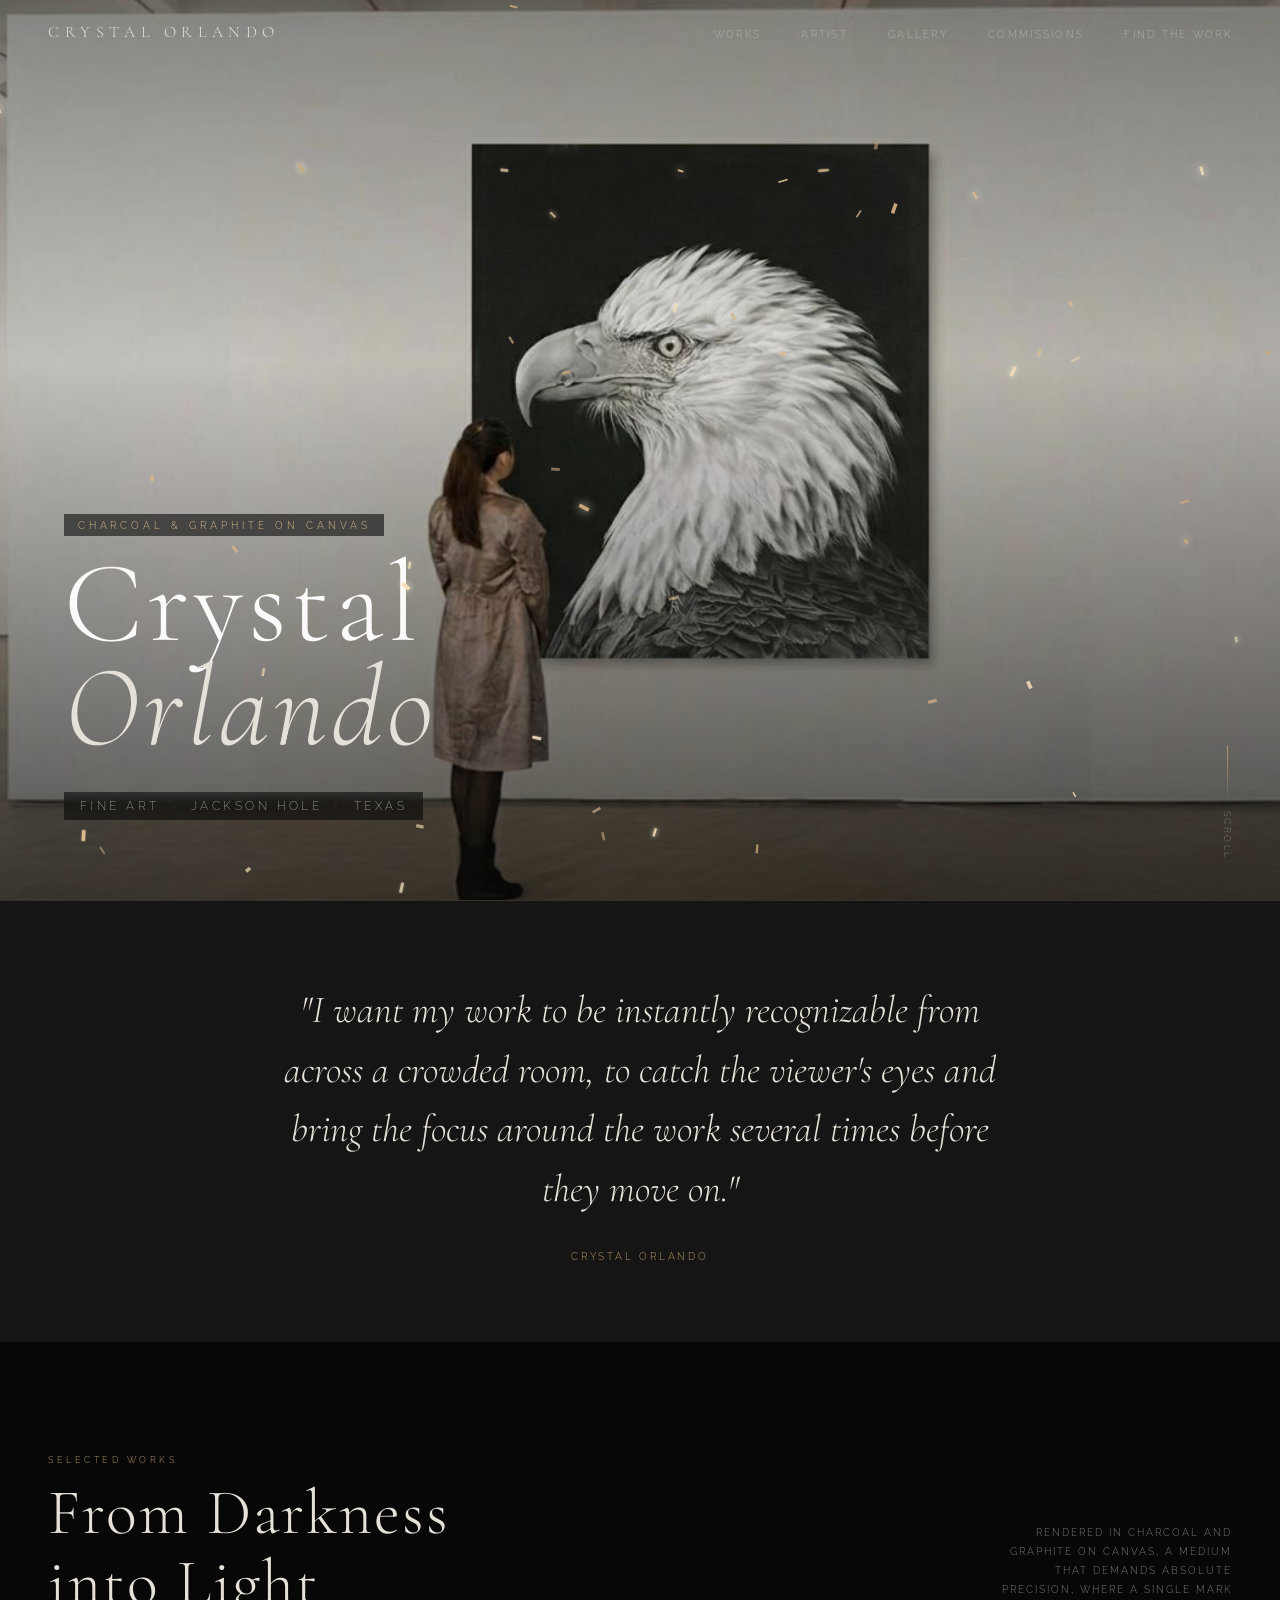
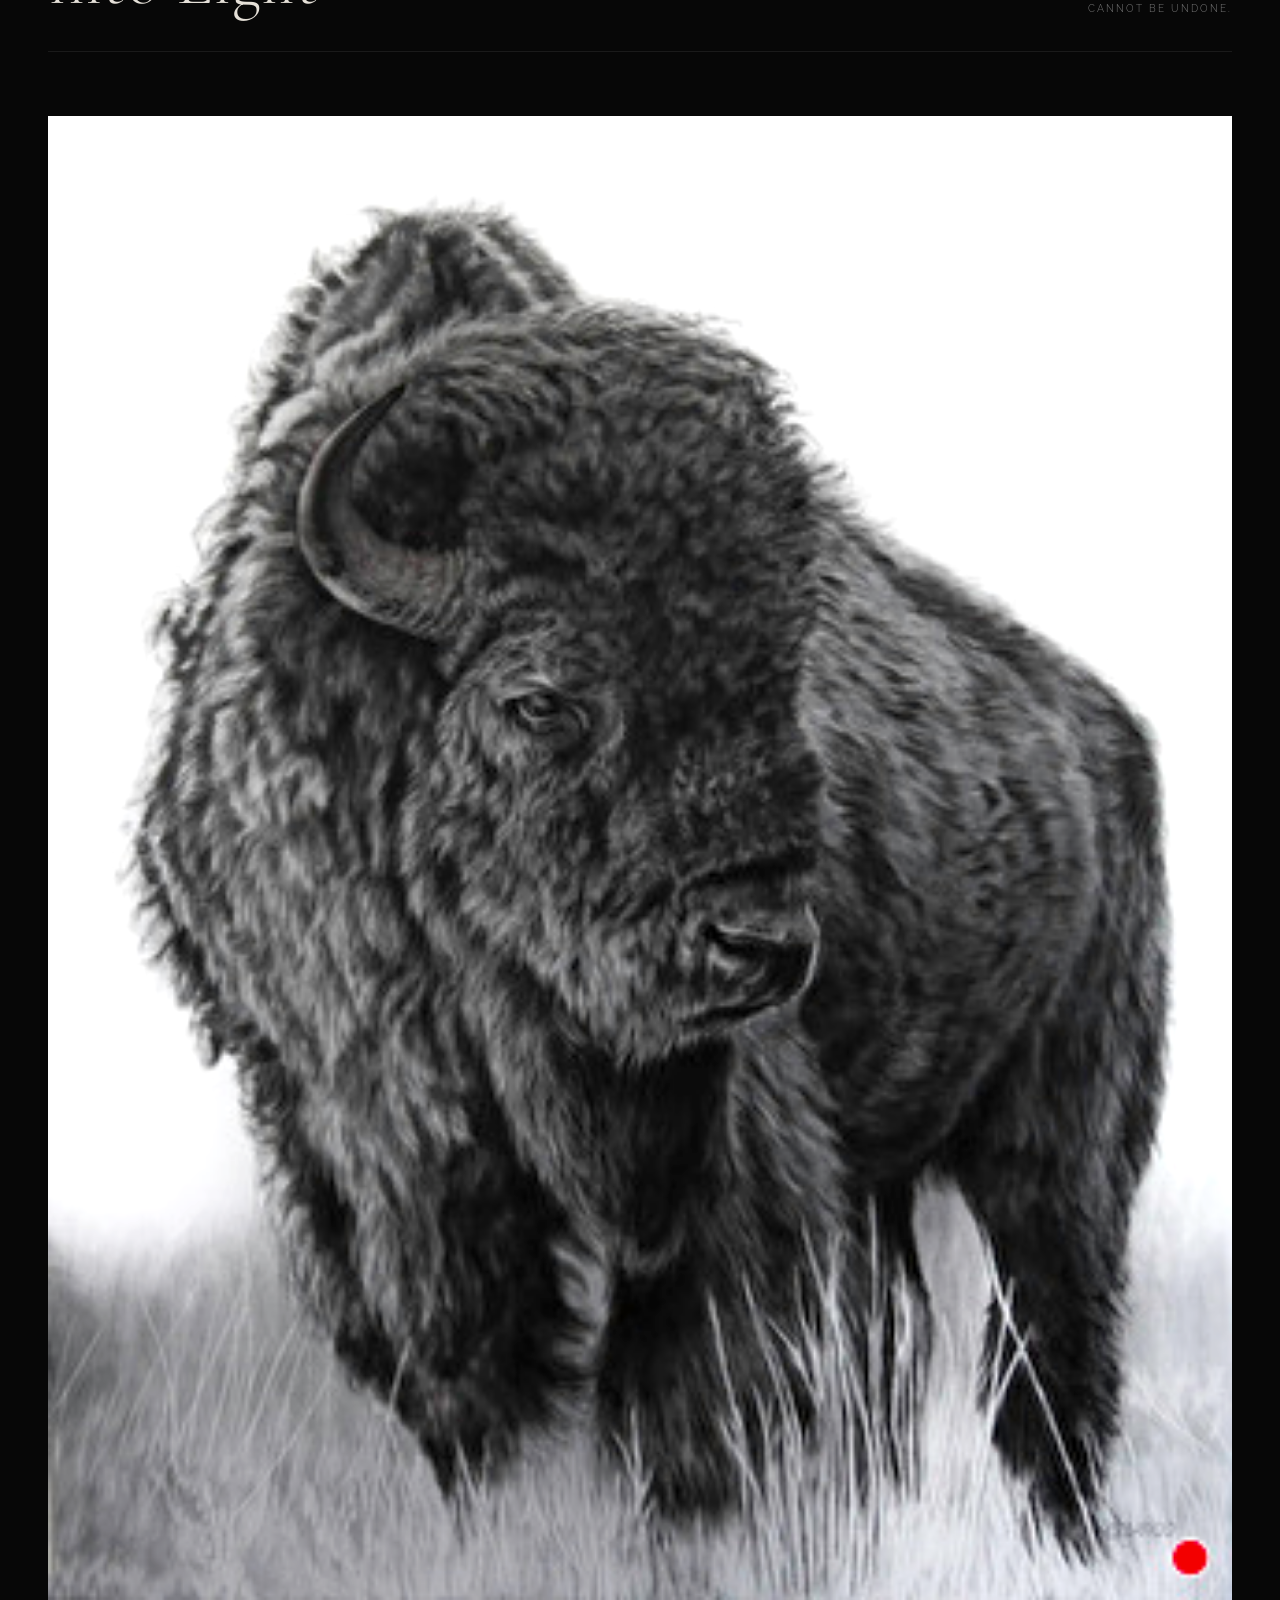
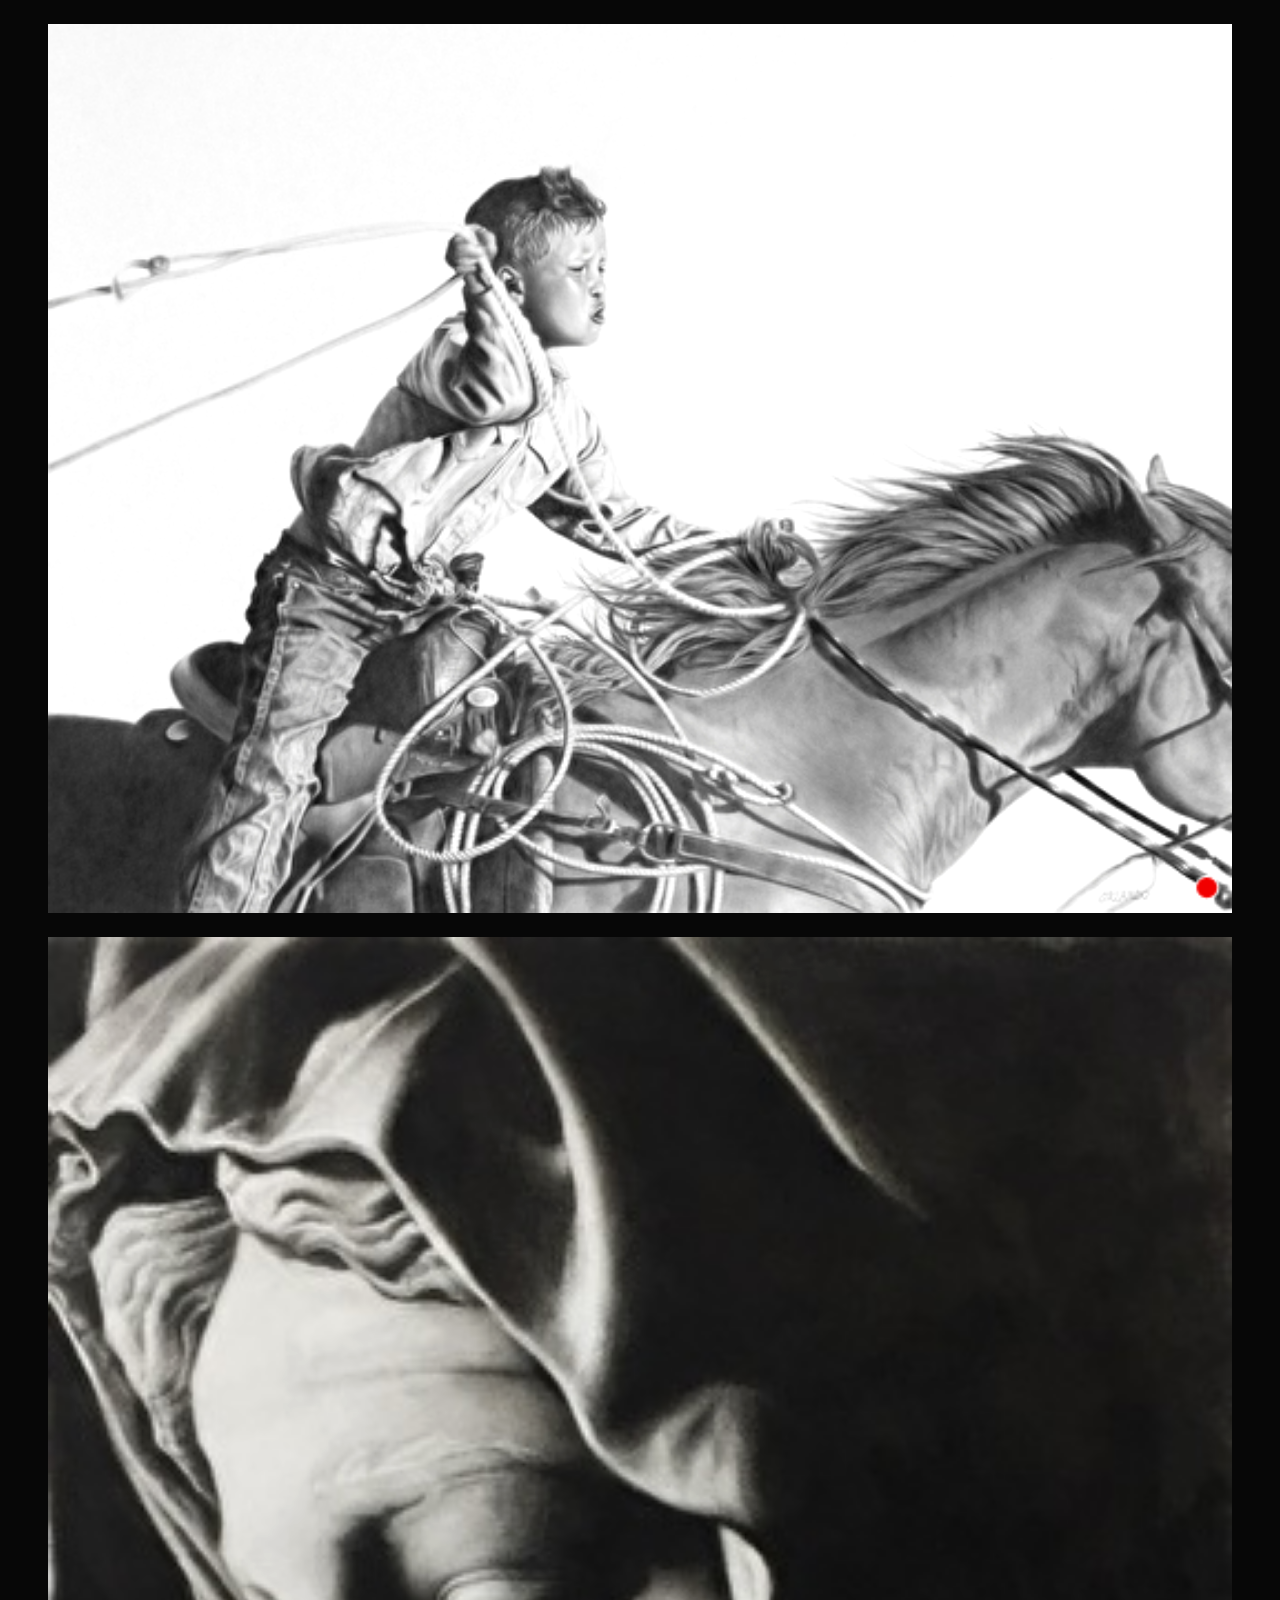
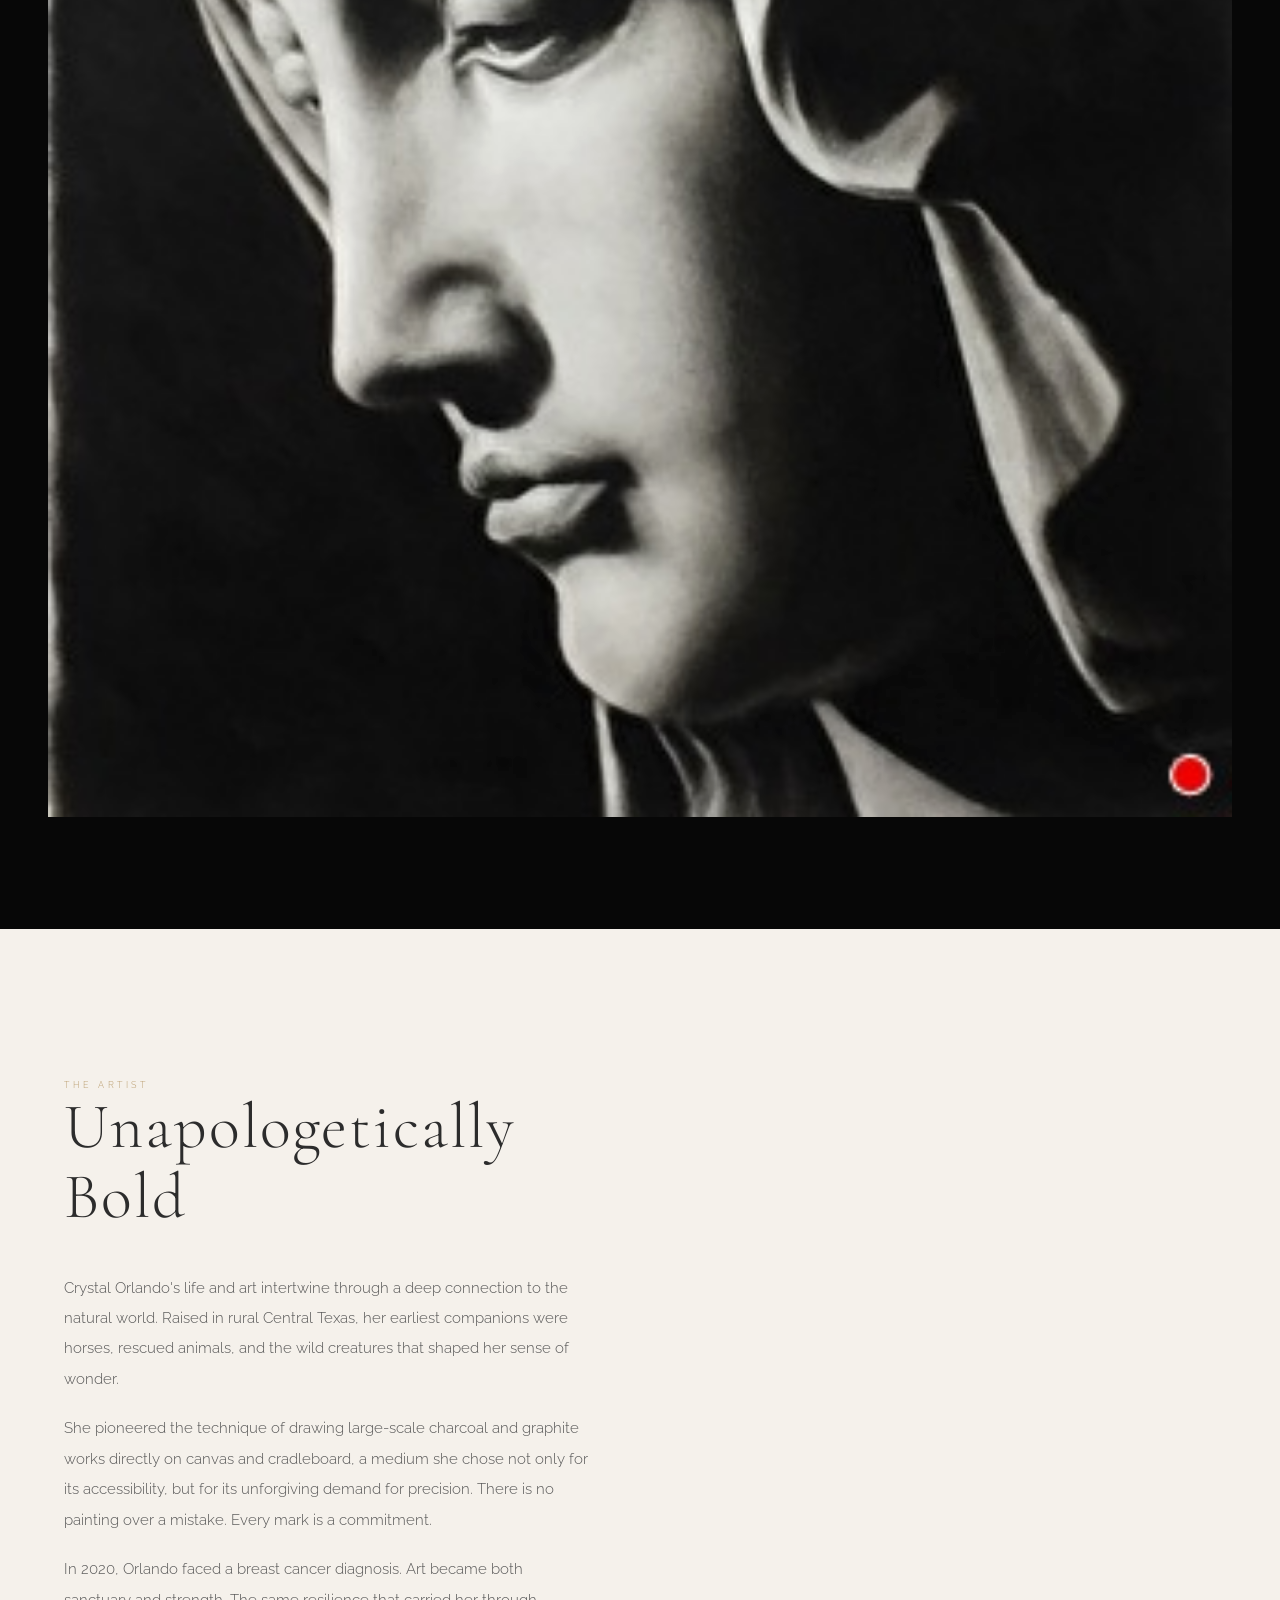
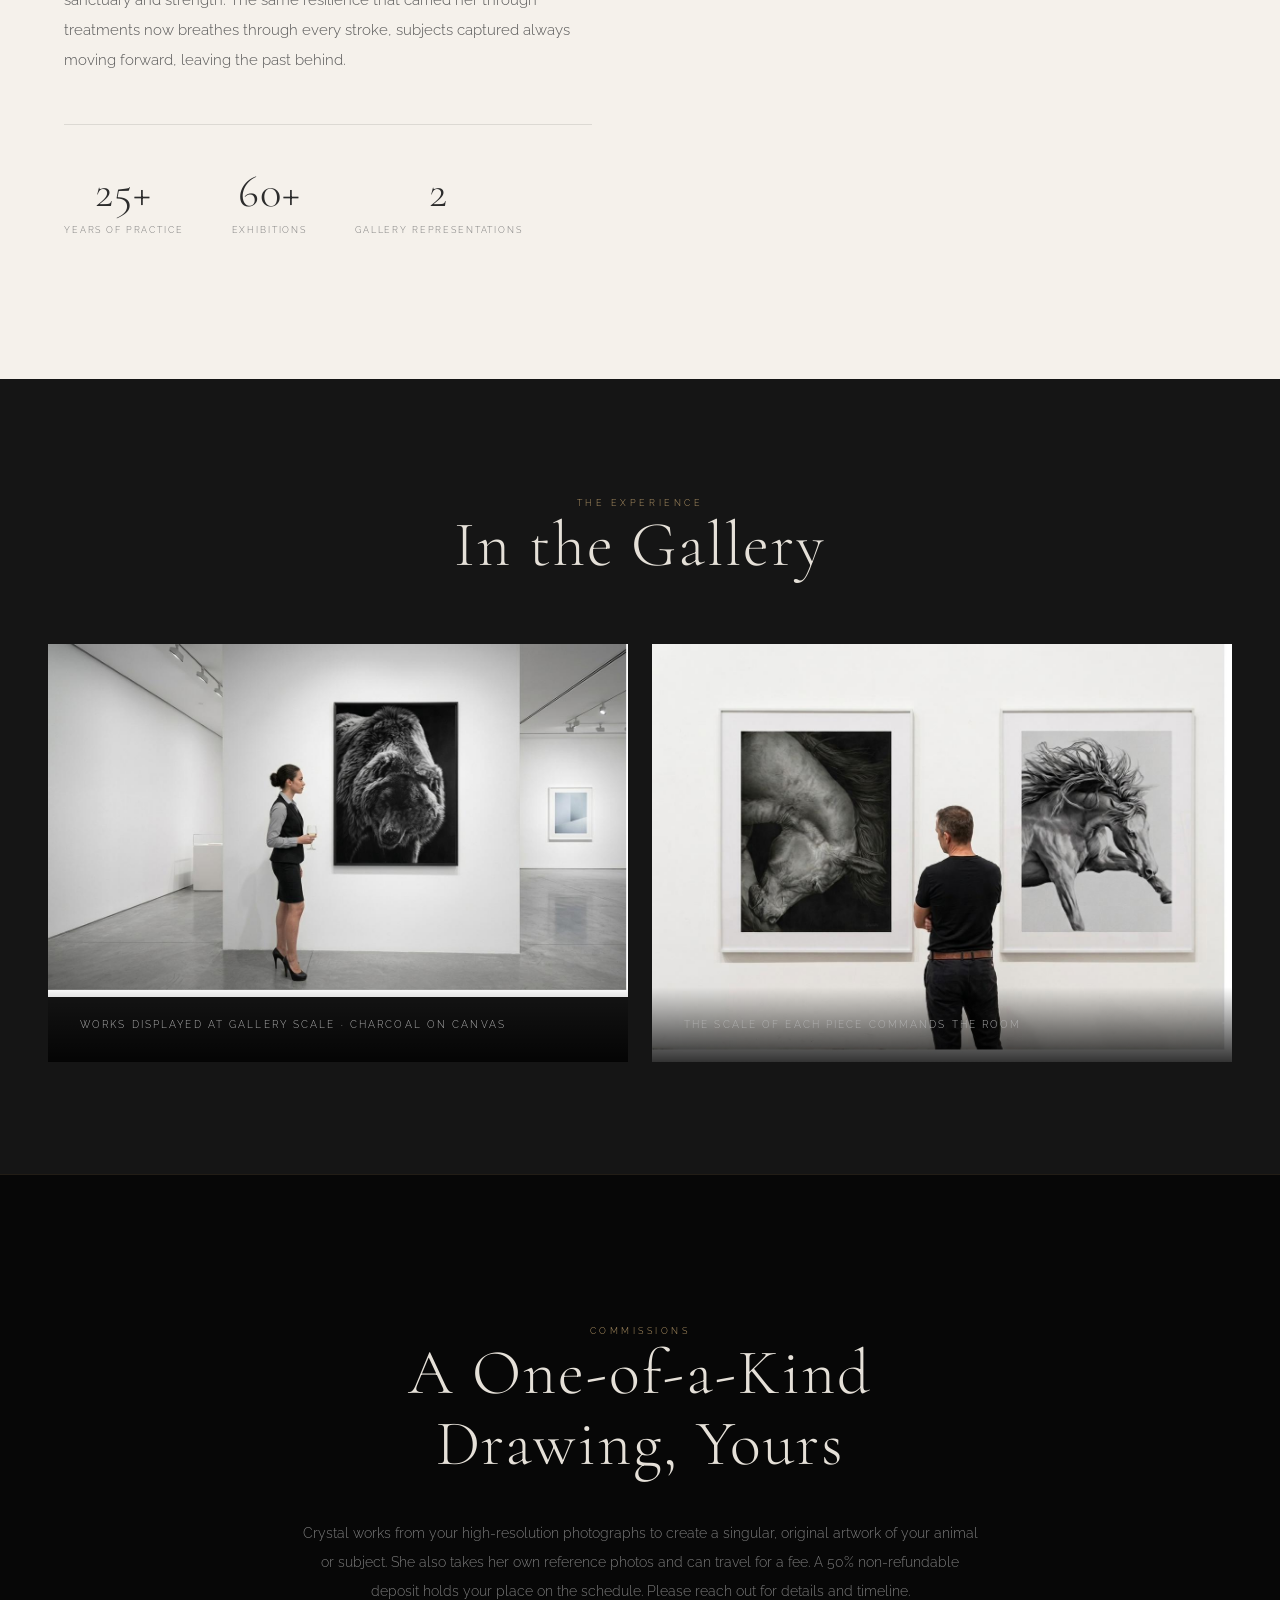
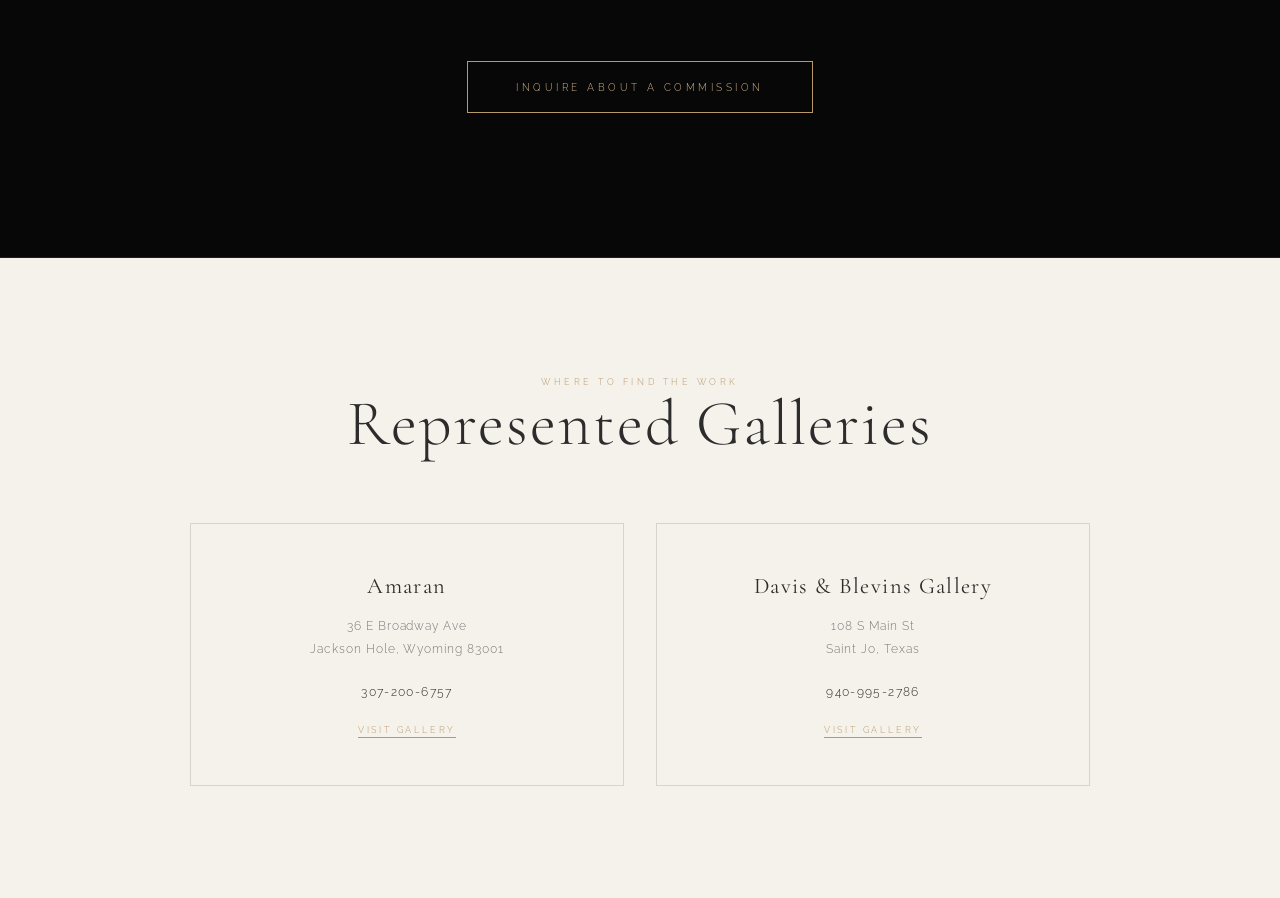
==== commit c4927583: "Implement contact form overlay in fullsite.html Added a contact form overlay with styles and HTML st" ====
--- a/fullsite.html
+++ b/fullsite.html
@@ -97,6 +97,57 @@
 
     .nav-links a:hover { color: var(--gold-light); }
 
+/* ─ Contact form overlay ─ */
+    #cform{
+      position:fixed;inset:0;z-index:50;
+      display:flex;align-items:center;justify-content:center;
+      opacity:0;transition:opacity 1.4s;pointer-events:none;
+      padding:2rem;
+    }
+    #cform.vis{opacity:1;pointer-events:auto;}
+    .cf-inner{
+      width:100%;max-width:720px;max-height:92vh;overflow-y:auto;
+      background:rgba(8,8,8,0.94);backdrop-filter:blur(20px);
+      border:1px solid rgba(184,154,106,0.2);
+      padding:3.5rem 4rem;
+      scrollbar-width:none;
+    }
+    .cf-inner::-webkit-scrollbar{display:none;}
+    .cf-lbl{font-family:var(--sans);font-size:0.52rem;letter-spacing:0.38em;text-transform:uppercase;color:var(--gold);margin-bottom:0.9rem;}
+    .cf-head{font-family:var(--serif);font-weight:300;font-size:clamp(1.8rem,4vw,3rem);color:#fafafa;line-height:1.1;margin-bottom:1rem;}
+    .cf-intro{font-family:var(--sans);font-weight:300;font-size:0.82rem;line-height:1.9;color:rgba(229,224,216,0.7);margin-bottom:2.5rem;max-width:520px;}
+    .cf-row{display:grid;grid-template-columns:1fr 1fr;gap:1.5rem;margin-bottom:1.5rem;}
+    .cf-field{display:flex;flex-direction:column;gap:0.5rem;margin-bottom:1.5rem;}
+    .cf-field label{font-family:var(--sans);font-size:0.56rem;letter-spacing:0.22em;text-transform:uppercase;color:var(--ash);}
+    .cf-field input,.cf-field select,.cf-field textarea{
+      background:rgba(255,255,255,0.04);border:1px solid rgba(255,255,255,0.1);
+      color:var(--bone);font-family:var(--sans);font-weight:300;font-size:0.82rem;
+      padding:0.85rem 1rem;outline:none;transition:border-color 0.3s;
+      border-radius:0;-webkit-appearance:none;
+    }
+    .cf-field input:focus,.cf-field select:focus,.cf-field textarea:focus{border-color:rgba(184,154,106,0.6);}
+    .cf-field textarea{resize:vertical;min-height:120px;}
+    .cf-field select option{background:#111;color:var(--bone);}
+    .cf-sub{
+      display:inline-block;font-family:var(--sans);font-weight:300;
+      font-size:0.6rem;letter-spacing:0.35em;text-transform:uppercase;
+      color:var(--gold-l);border:1px solid var(--gold);
+      padding:1.1rem 3rem;background:transparent;cursor:pointer;
+      transition:background 0.35s,color 0.35s;width:100%;margin-top:0.5rem;
+    }
+    .cf-sub:hover{background:var(--gold);color:#000;}
+    .cf-foot{
+      margin-top:2.5rem;padding-top:2rem;border-top:1px solid rgba(255,255,255,0.06);
+      display:flex;gap:2rem;flex-wrap:wrap;justify-content:center;
+    }
+    .cf-foot span{font-family:var(--sans);font-size:0.56rem;letter-spacing:0.15em;color:var(--ash);}
+    @media(max-width:640px){
+      .cf-inner{padding:2.5rem 1.8rem;}
+      .cf-row{grid-template-columns:1fr;}
+      #nav{padding:1rem 1.5rem;}
+      .stat-row{gap:2rem;}
+    }
+    
     /* ─── Hero ─────────────────────────────────────── */
     #hero {
       position: relative;
@@ -907,6 +958,43 @@
     </div>
   </section>
 
+  <!-- Contact form (final destination) -->
+<div id="cform">
+  <div class="cf-inner">
+    <p class="cf-lbl">Begin the Conversation</p>
+    <h2 class="cf-head">Commission<br>an Original Work</h2>
+    <p class="cf-intro">A one of a kind drawing of your animal or a special subject can be yours. Crystal works from your high-resolution photographs. Half down, non-refundable, to hold your place on the schedule.</p>
+    <form action="mailto:crystalorlando@gmail.com" method="get" enctype="text/plain">
+      <div class="cf-row">
+        <div class="cf-field">
+          <label>Name (required)</label>
+          <input type="text" name="name" placeholder="Your full name" required/>
+        </div>
+        <div class="cf-field">
+          <label>Email (required)</label>
+          <input type="email" name="email" placeholder="your@email.com" required/>
+        </div>
+      </div>
+      <div class="cf-field">
+        <label>Phone Number</label>
+        <input type="tel" name="phone" placeholder="Optional"/>
+      </div>
+      <div class="cf-field">
+        <label>I'm interested in</label>
+        <select name="interest">
+          <option>Original Commission</option>
+          <option>Fine Art Print</option>
+          <option>General Inquiry</option>
+          <option>Gallery Information</option>
+        </select>
+      </div>
+      <div class="cf-field">
+        <label>Tell me about your vision (required)</label>
+        <textarea name="message" placeholder="Describe your subject, size preferences, timeline, or any questions..." required></textarea>
+      </div>
+      <button type="submit" class="cf-sub">Send Inquiry</button>
+    </form>
+
   <!-- ─── Footer ─────────────────────────────────────── -->
   <footer>
     <div class="footer-logo">Crystal Orlando</div>
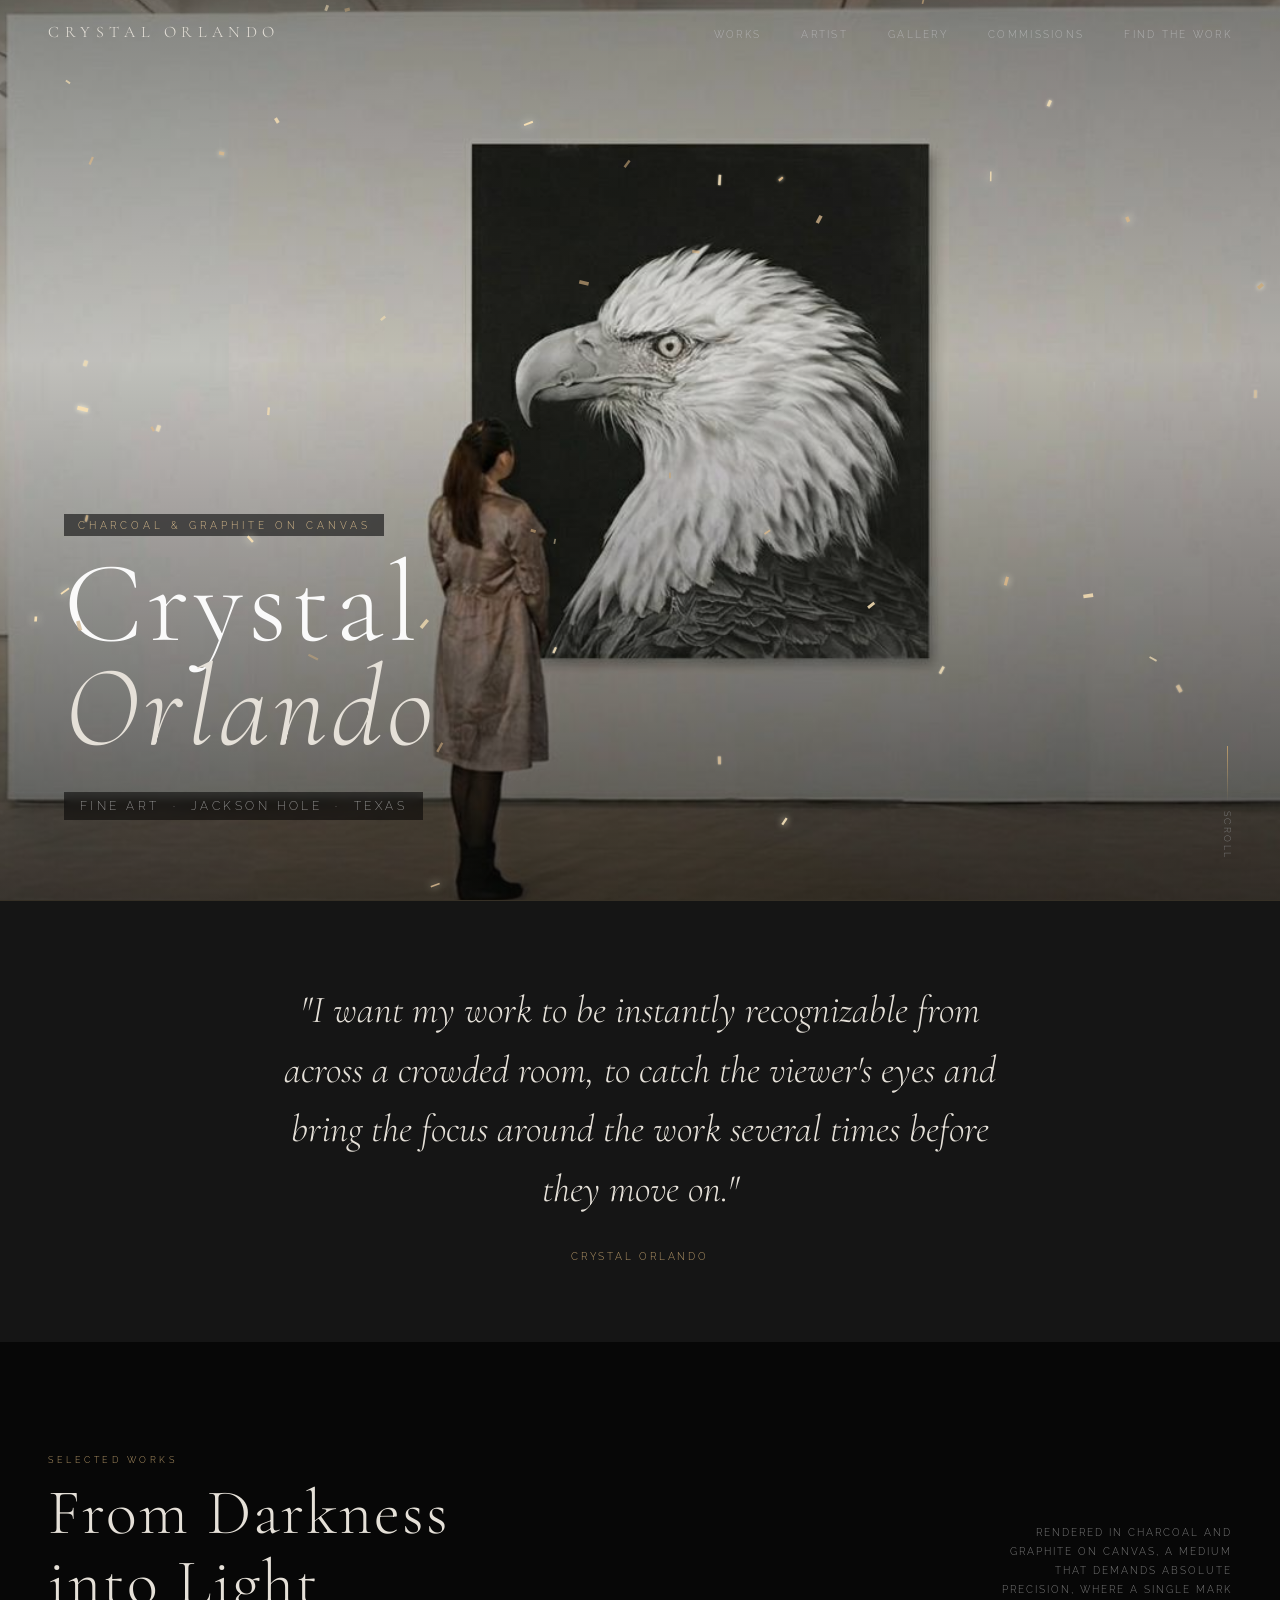
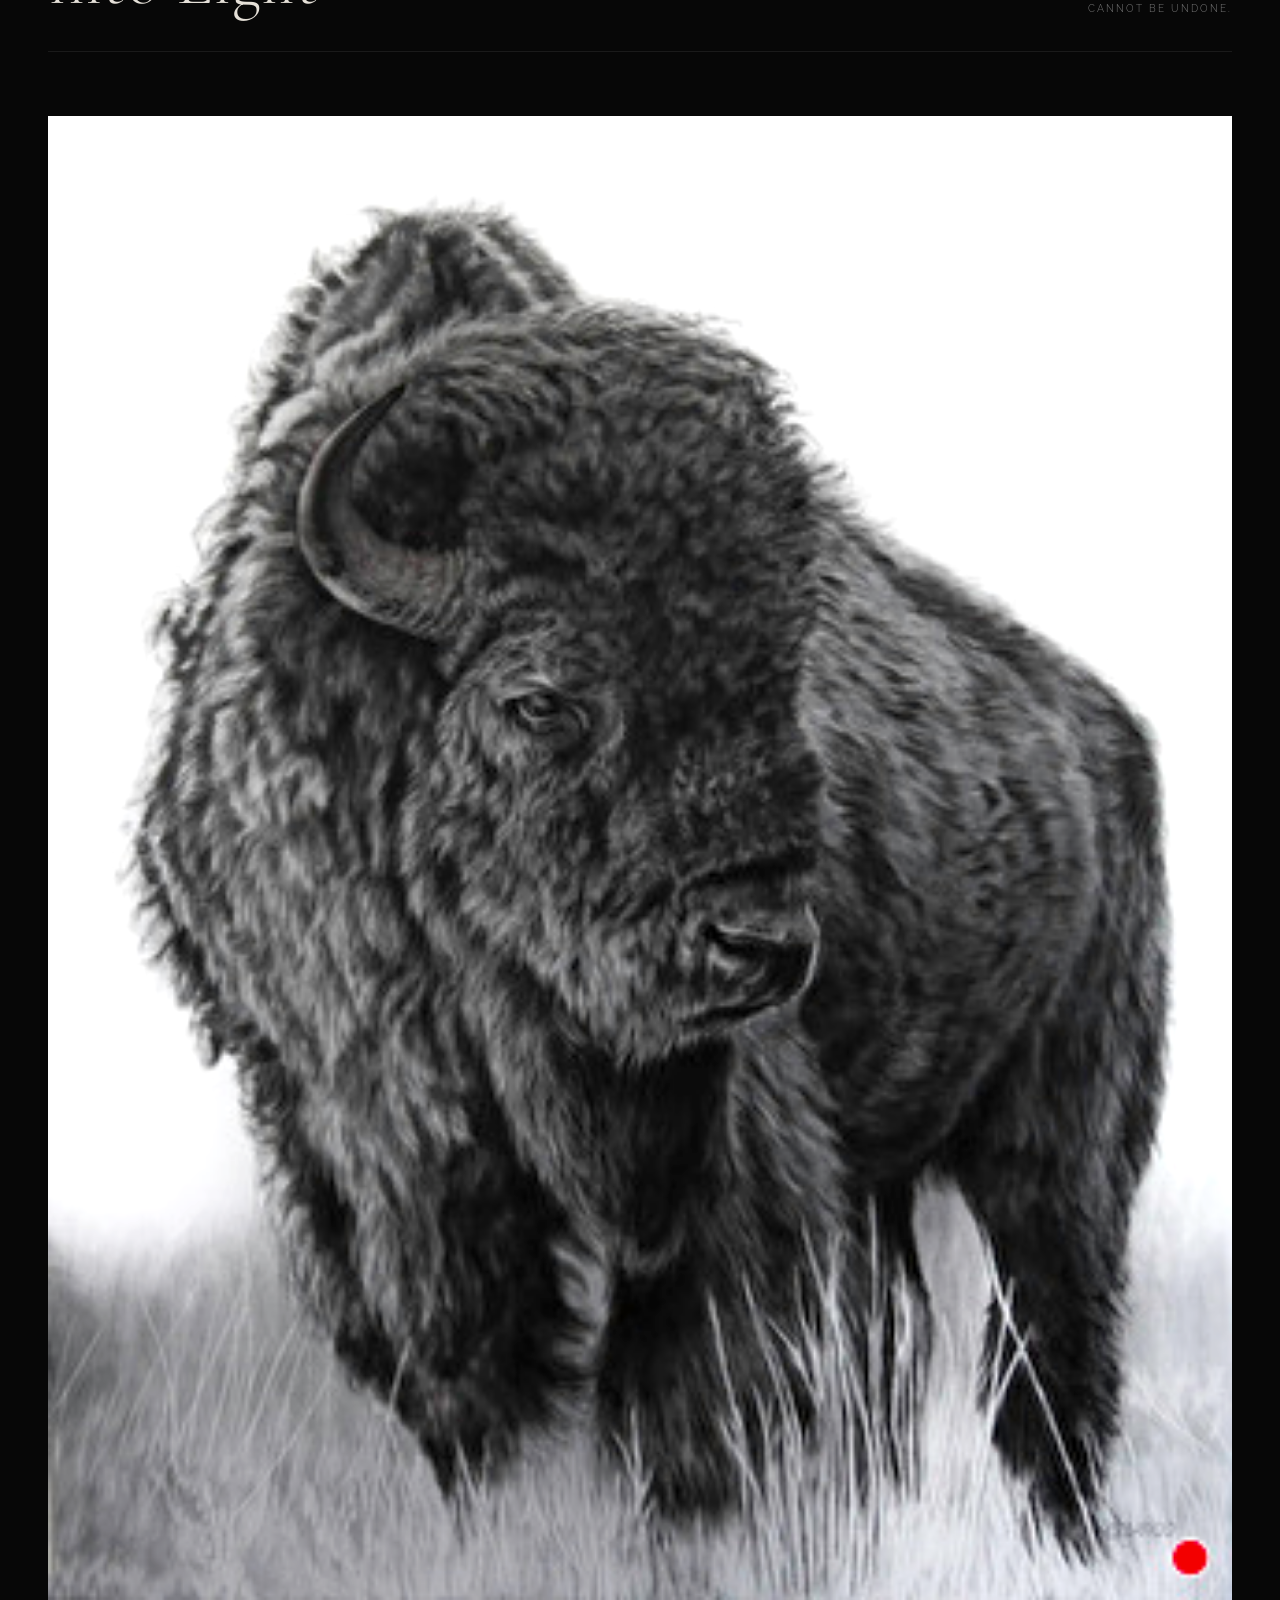
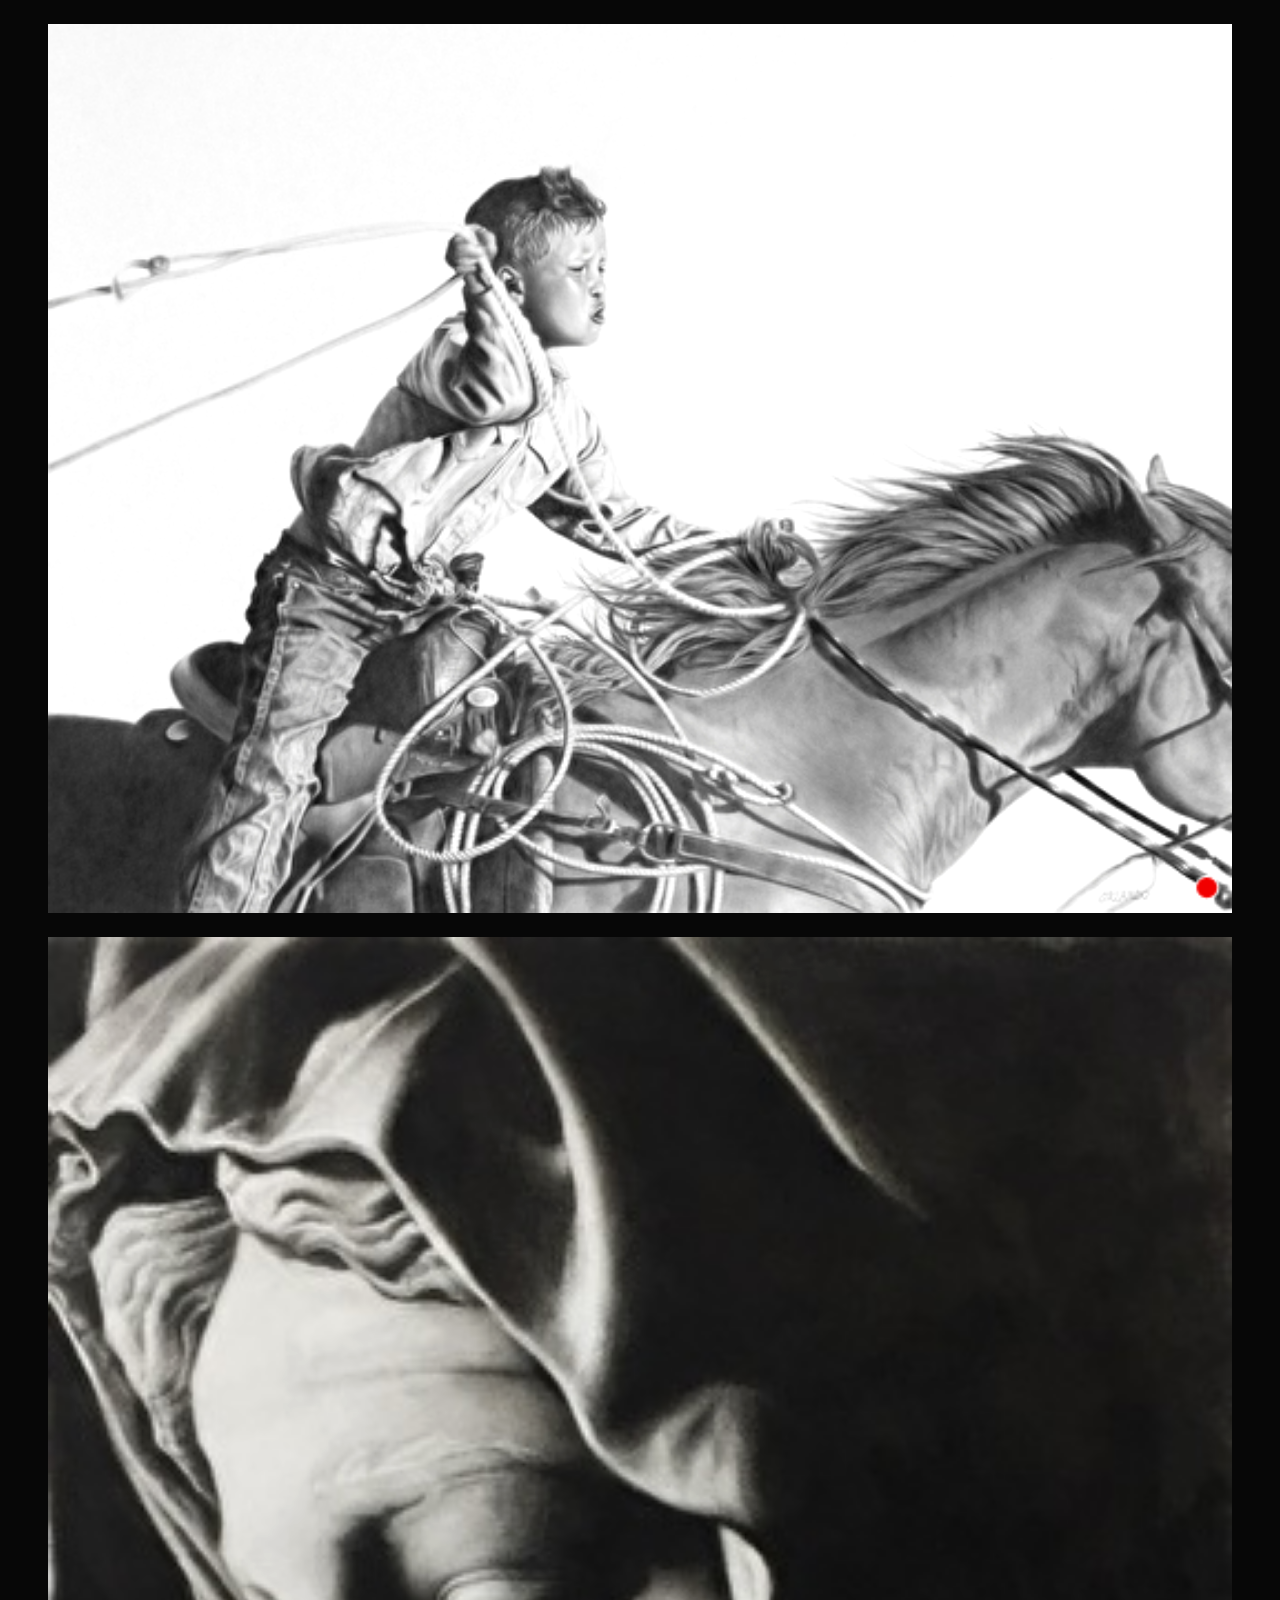
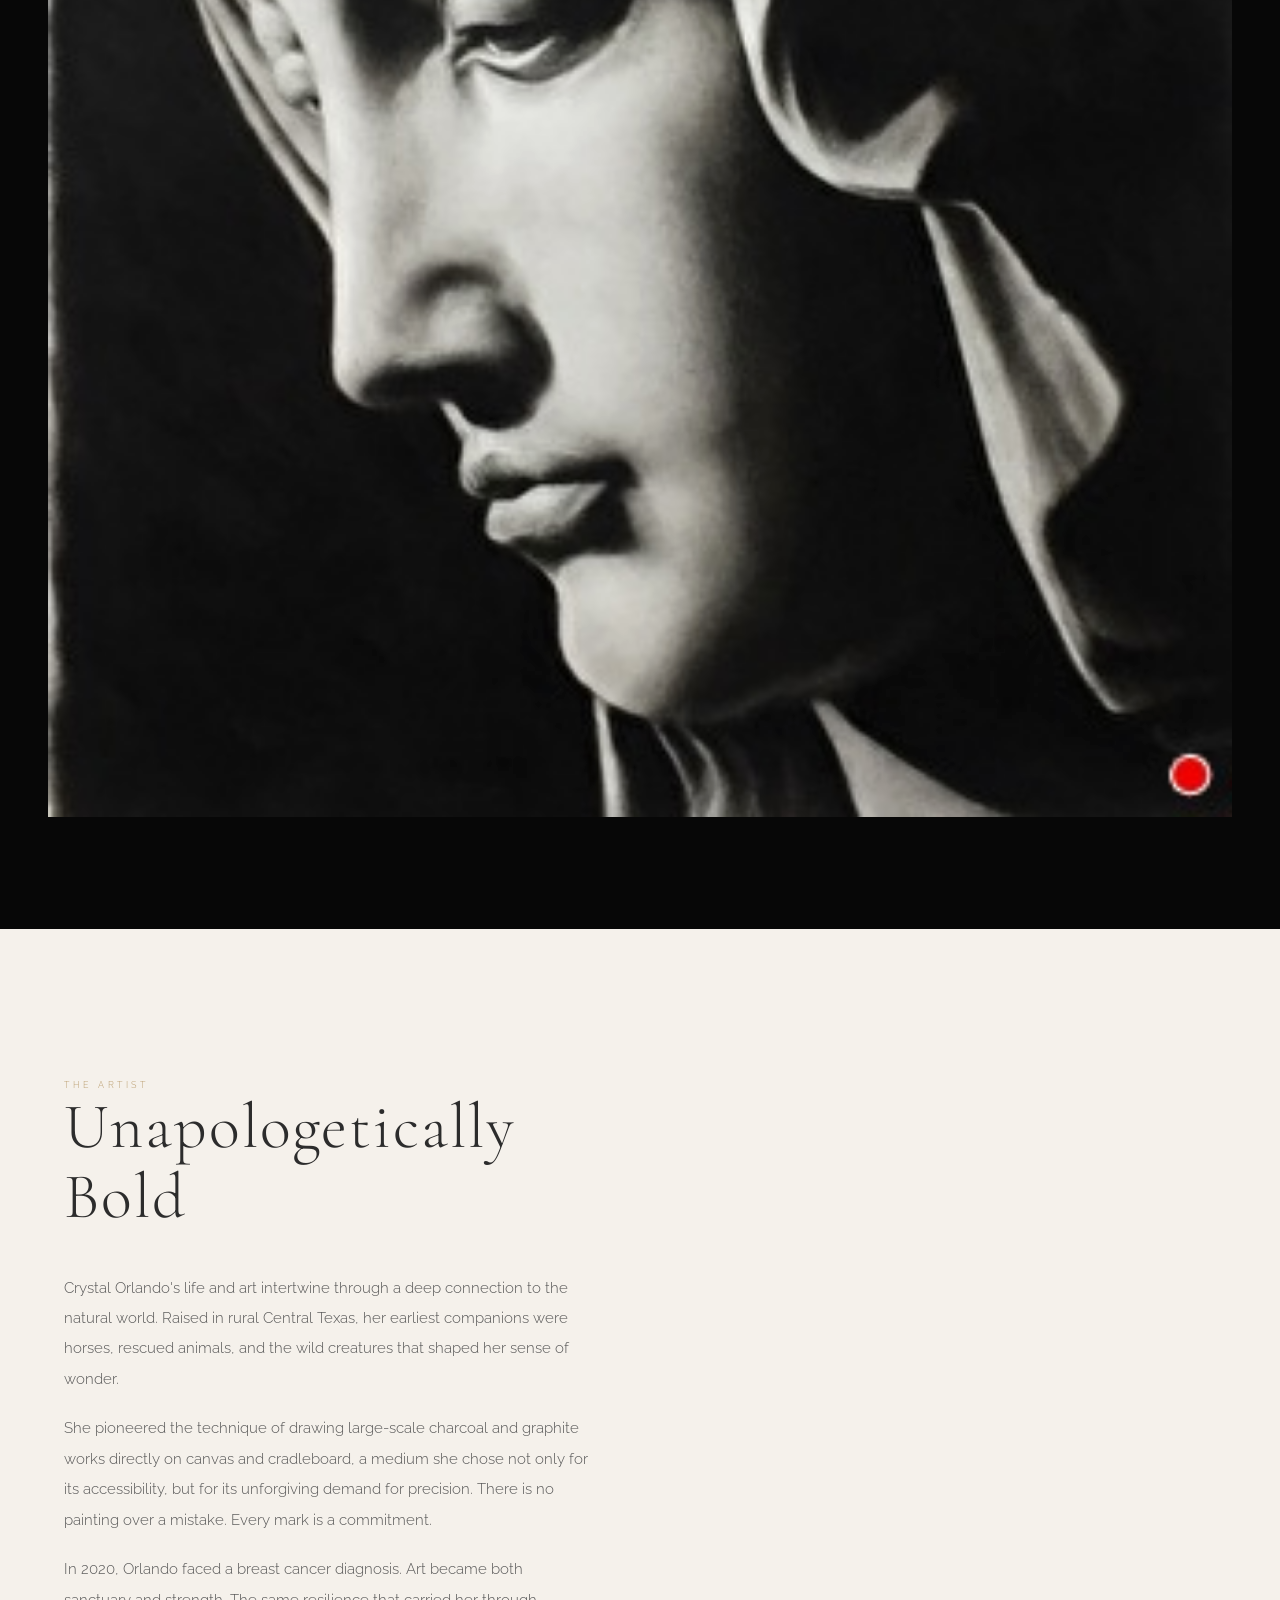
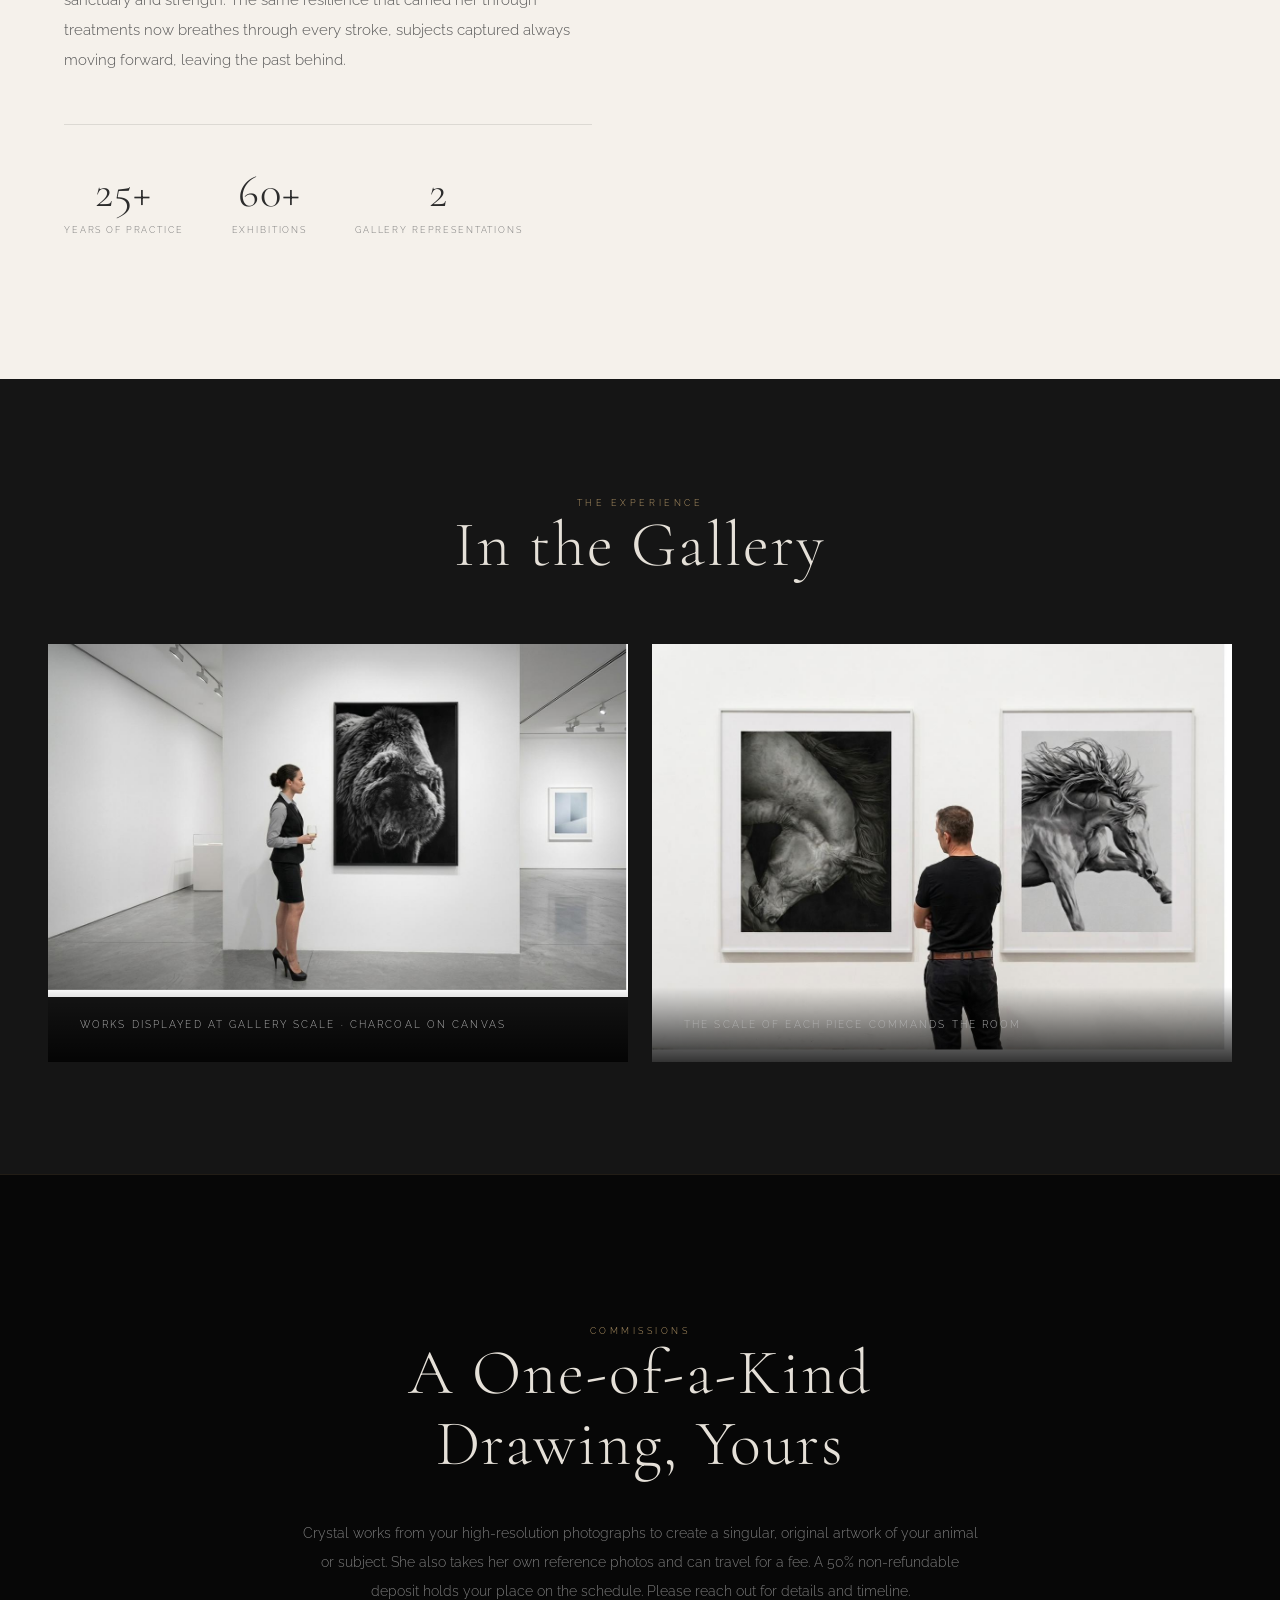
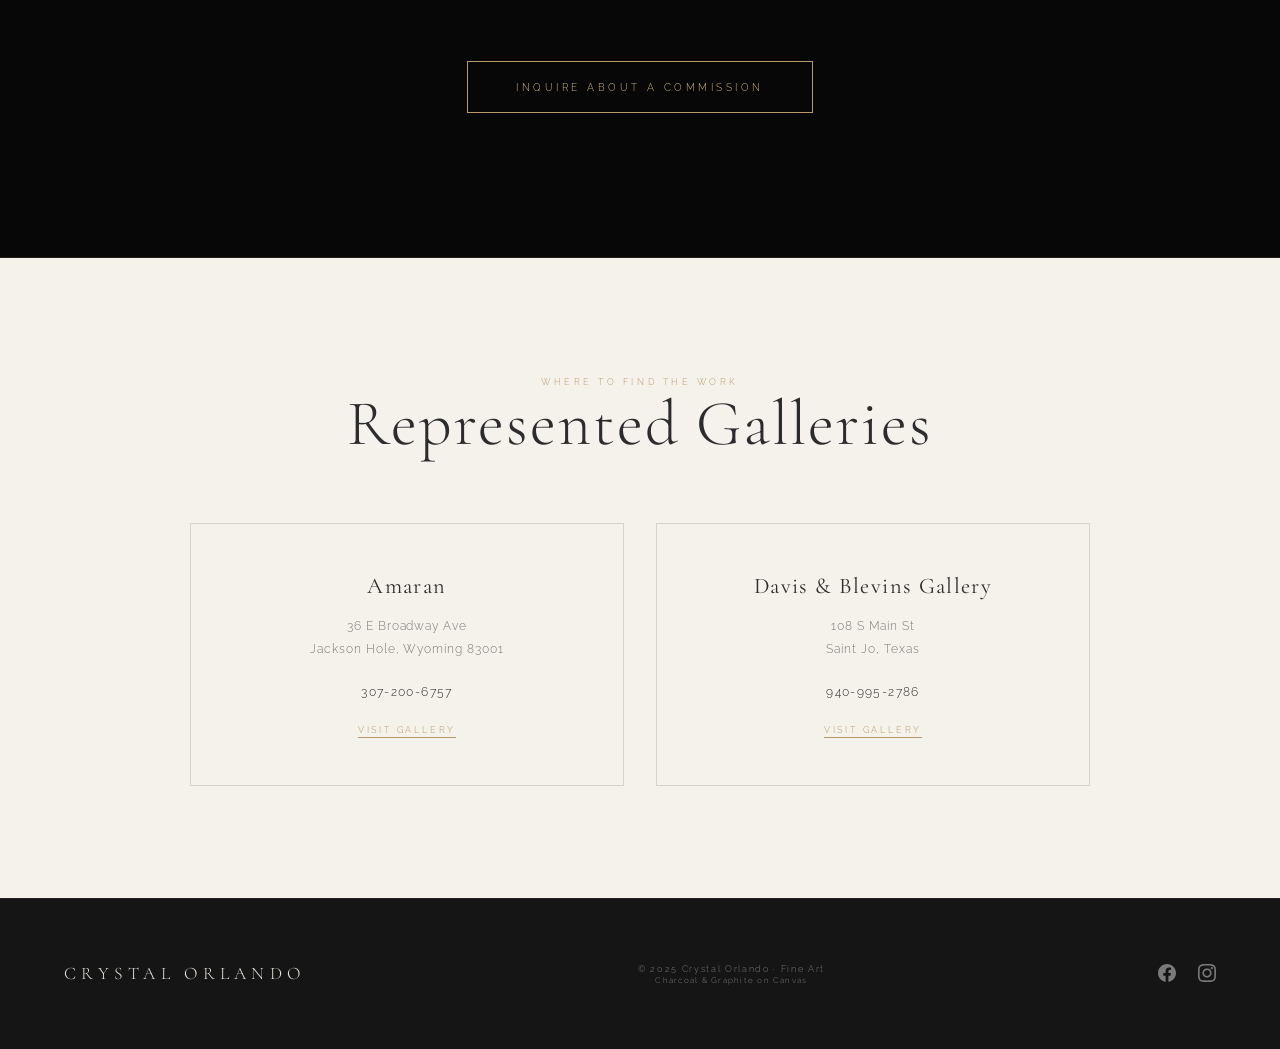
==== commit fa7a8719: "Remove contact form and update inquiry link Removed contact form overlay and related styles from ful" ====
--- a/fullsite.html
+++ b/fullsite.html
@@ -97,57 +97,7 @@
 
     .nav-links a:hover { color: var(--gold-light); }
 
-/* ─ Contact form overlay ─ */
-    #cform{
-      position:fixed;inset:0;z-index:50;
-      display:flex;align-items:center;justify-content:center;
-      opacity:0;transition:opacity 1.4s;pointer-events:none;
-      padding:2rem;
-    }
-    #cform.vis{opacity:1;pointer-events:auto;}
-    .cf-inner{
-      width:100%;max-width:720px;max-height:92vh;overflow-y:auto;
-      background:rgba(8,8,8,0.94);backdrop-filter:blur(20px);
-      border:1px solid rgba(184,154,106,0.2);
-      padding:3.5rem 4rem;
-      scrollbar-width:none;
-    }
-    .cf-inner::-webkit-scrollbar{display:none;}
-    .cf-lbl{font-family:var(--sans);font-size:0.52rem;letter-spacing:0.38em;text-transform:uppercase;color:var(--gold);margin-bottom:0.9rem;}
-    .cf-head{font-family:var(--serif);font-weight:300;font-size:clamp(1.8rem,4vw,3rem);color:#fafafa;line-height:1.1;margin-bottom:1rem;}
-    .cf-intro{font-family:var(--sans);font-weight:300;font-size:0.82rem;line-height:1.9;color:rgba(229,224,216,0.7);margin-bottom:2.5rem;max-width:520px;}
-    .cf-row{display:grid;grid-template-columns:1fr 1fr;gap:1.5rem;margin-bottom:1.5rem;}
-    .cf-field{display:flex;flex-direction:column;gap:0.5rem;margin-bottom:1.5rem;}
-    .cf-field label{font-family:var(--sans);font-size:0.56rem;letter-spacing:0.22em;text-transform:uppercase;color:var(--ash);}
-    .cf-field input,.cf-field select,.cf-field textarea{
-      background:rgba(255,255,255,0.04);border:1px solid rgba(255,255,255,0.1);
-      color:var(--bone);font-family:var(--sans);font-weight:300;font-size:0.82rem;
-      padding:0.85rem 1rem;outline:none;transition:border-color 0.3s;
-      border-radius:0;-webkit-appearance:none;
-    }
-    .cf-field input:focus,.cf-field select:focus,.cf-field textarea:focus{border-color:rgba(184,154,106,0.6);}
-    .cf-field textarea{resize:vertical;min-height:120px;}
-    .cf-field select option{background:#111;color:var(--bone);}
-    .cf-sub{
-      display:inline-block;font-family:var(--sans);font-weight:300;
-      font-size:0.6rem;letter-spacing:0.35em;text-transform:uppercase;
-      color:var(--gold-l);border:1px solid var(--gold);
-      padding:1.1rem 3rem;background:transparent;cursor:pointer;
-      transition:background 0.35s,color 0.35s;width:100%;margin-top:0.5rem;
-    }
-    .cf-sub:hover{background:var(--gold);color:#000;}
-    .cf-foot{
-      margin-top:2.5rem;padding-top:2rem;border-top:1px solid rgba(255,255,255,0.06);
-      display:flex;gap:2rem;flex-wrap:wrap;justify-content:center;
-    }
-    .cf-foot span{font-family:var(--sans);font-size:0.56rem;letter-spacing:0.15em;color:var(--ash);}
-    @media(max-width:640px){
-      .cf-inner{padding:2.5rem 1.8rem;}
-      .cf-row{grid-template-columns:1fr;}
-      #nav{padding:1rem 1.5rem;}
-      .stat-row{gap:2rem;}
-    }
-    
+
     /* ─── Hero ─────────────────────────────────────── */
     #hero {
       position: relative;
@@ -923,8 +873,7 @@
       <p class="reveal reveal-delay-2">
         Crystal works from your high-resolution photographs to create a singular, original artwork of your animal or subject. She also takes her own reference photos and can travel for a fee. A 50% non-refundable deposit holds your place on the schedule. Please reach out for details and timeline.
       </p>
-      <a href="/cdn-cgi/l/email-protection#4f2c3d363c3b2e23203d232e212b200f28222e2623612c2022" class="btn-gold reveal reveal-delay-3">Inquire About a Commission</a>
-    </div>
+      <a href="mailto:crystalorlando@gmail.com?subject=Commission%20Inquiry" class="btn-gold reveal reveal-delay-3">Inquire About a Commission</a>
   </section>
 
   <!-- ─── Galleries ──────────────────────────────────── -->
@@ -958,42 +907,7 @@
     </div>
   </section>
 
-  <!-- Contact form (final destination) -->
-<div id="cform">
-  <div class="cf-inner">
-    <p class="cf-lbl">Begin the Conversation</p>
-    <h2 class="cf-head">Commission<br>an Original Work</h2>
-    <p class="cf-intro">A one of a kind drawing of your animal or a special subject can be yours. Crystal works from your high-resolution photographs. Half down, non-refundable, to hold your place on the schedule.</p>
-    <form action="mailto:crystalorlando@gmail.com" method="get" enctype="text/plain">
-      <div class="cf-row">
-        <div class="cf-field">
-          <label>Name (required)</label>
-          <input type="text" name="name" placeholder="Your full name" required/>
-        </div>
-        <div class="cf-field">
-          <label>Email (required)</label>
-          <input type="email" name="email" placeholder="your@email.com" required/>
-        </div>
-      </div>
-      <div class="cf-field">
-        <label>Phone Number</label>
-        <input type="tel" name="phone" placeholder="Optional"/>
-      </div>
-      <div class="cf-field">
-        <label>I'm interested in</label>
-        <select name="interest">
-          <option>Original Commission</option>
-          <option>Fine Art Print</option>
-          <option>General Inquiry</option>
-          <option>Gallery Information</option>
-        </select>
-      </div>
-      <div class="cf-field">
-        <label>Tell me about your vision (required)</label>
-        <textarea name="message" placeholder="Describe your subject, size preferences, timeline, or any questions..." required></textarea>
-      </div>
-      <button type="submit" class="cf-sub">Send Inquiry</button>
-    </form>
+  
 
   <!-- ─── Footer ─────────────────────────────────────── -->
   <footer>
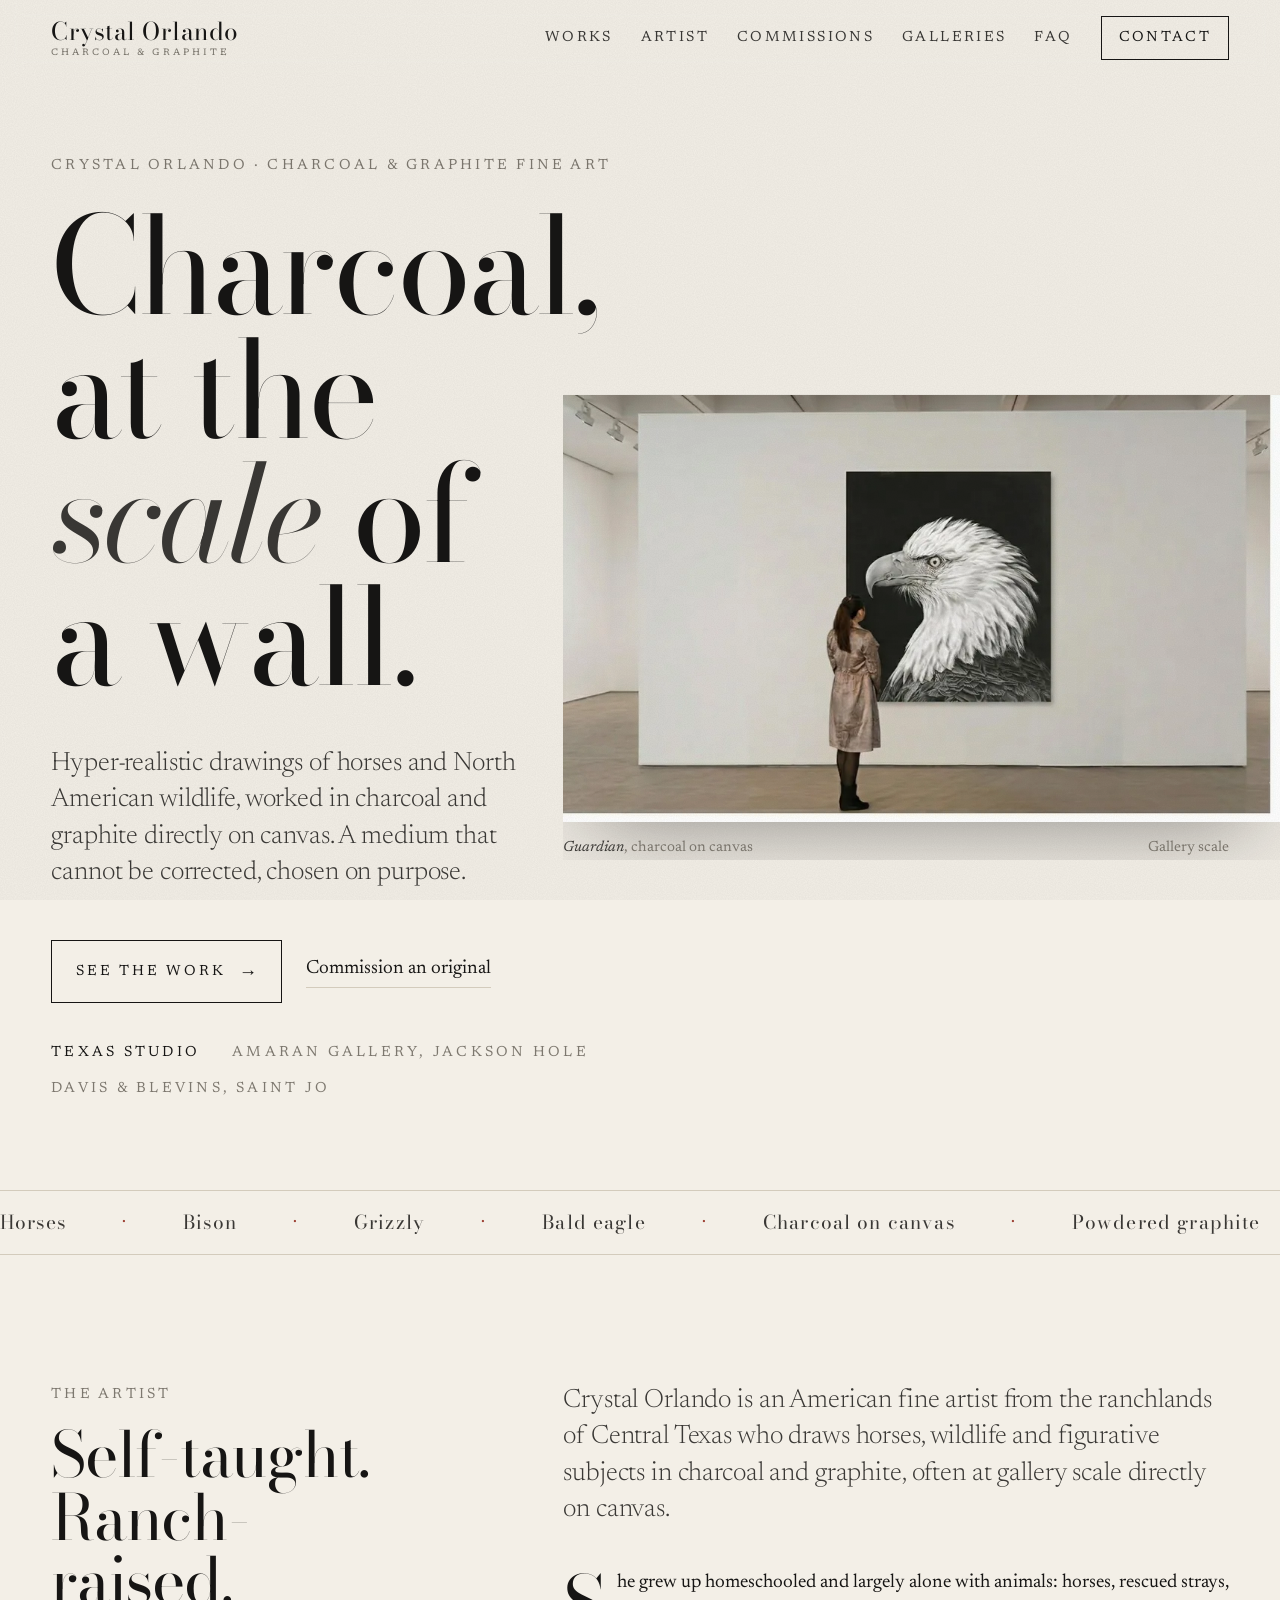
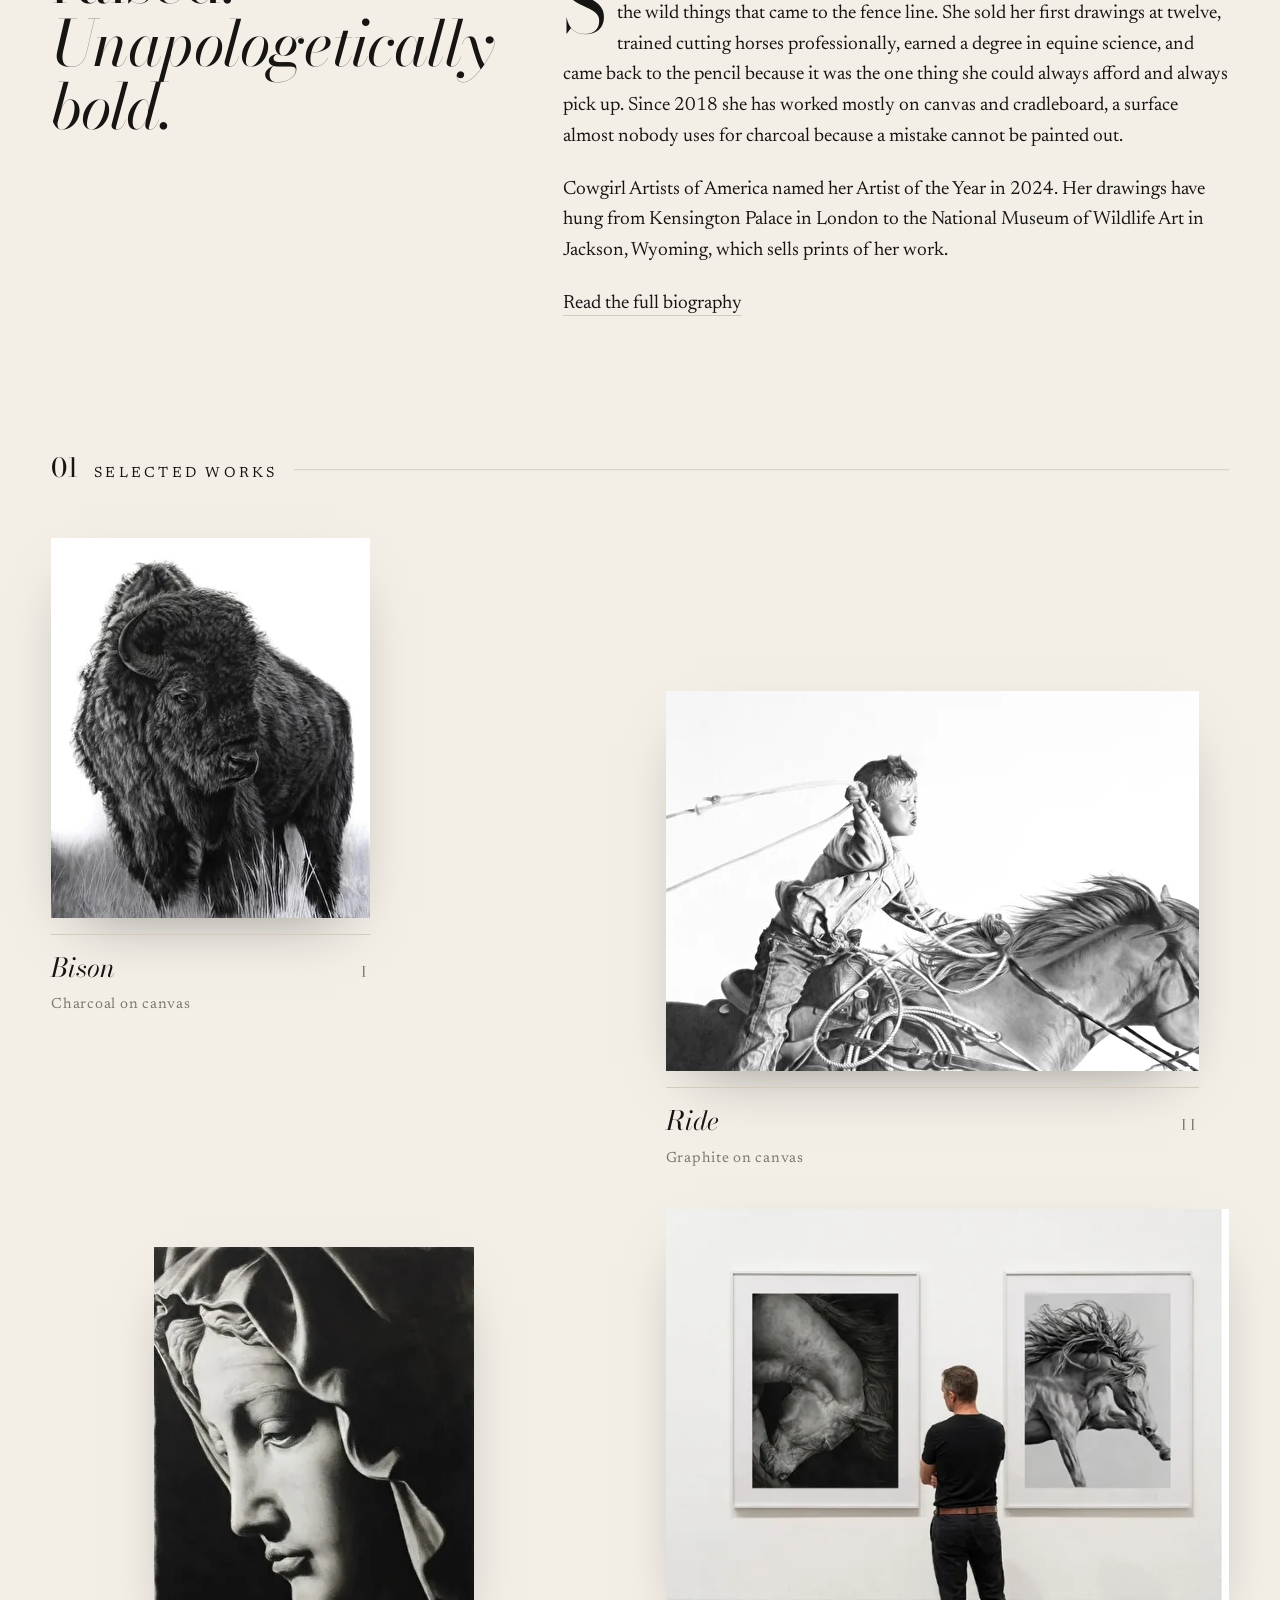
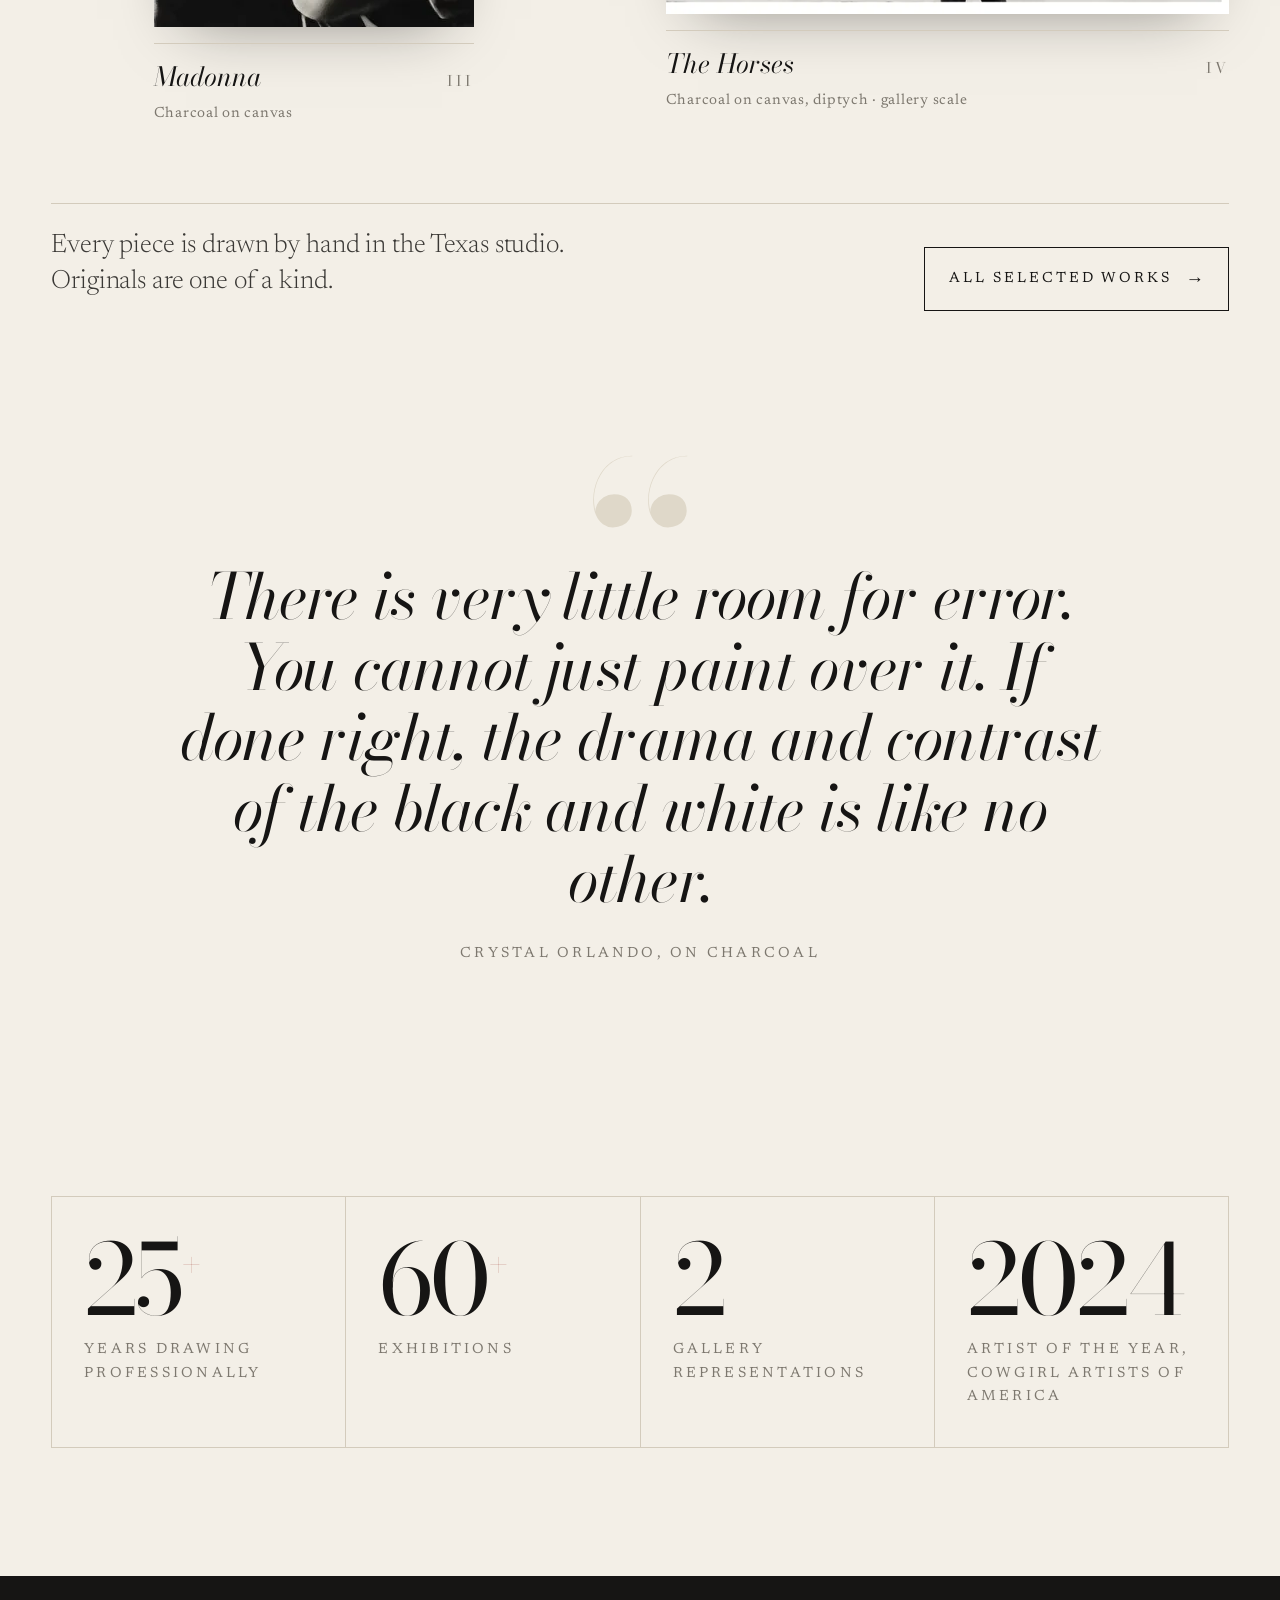
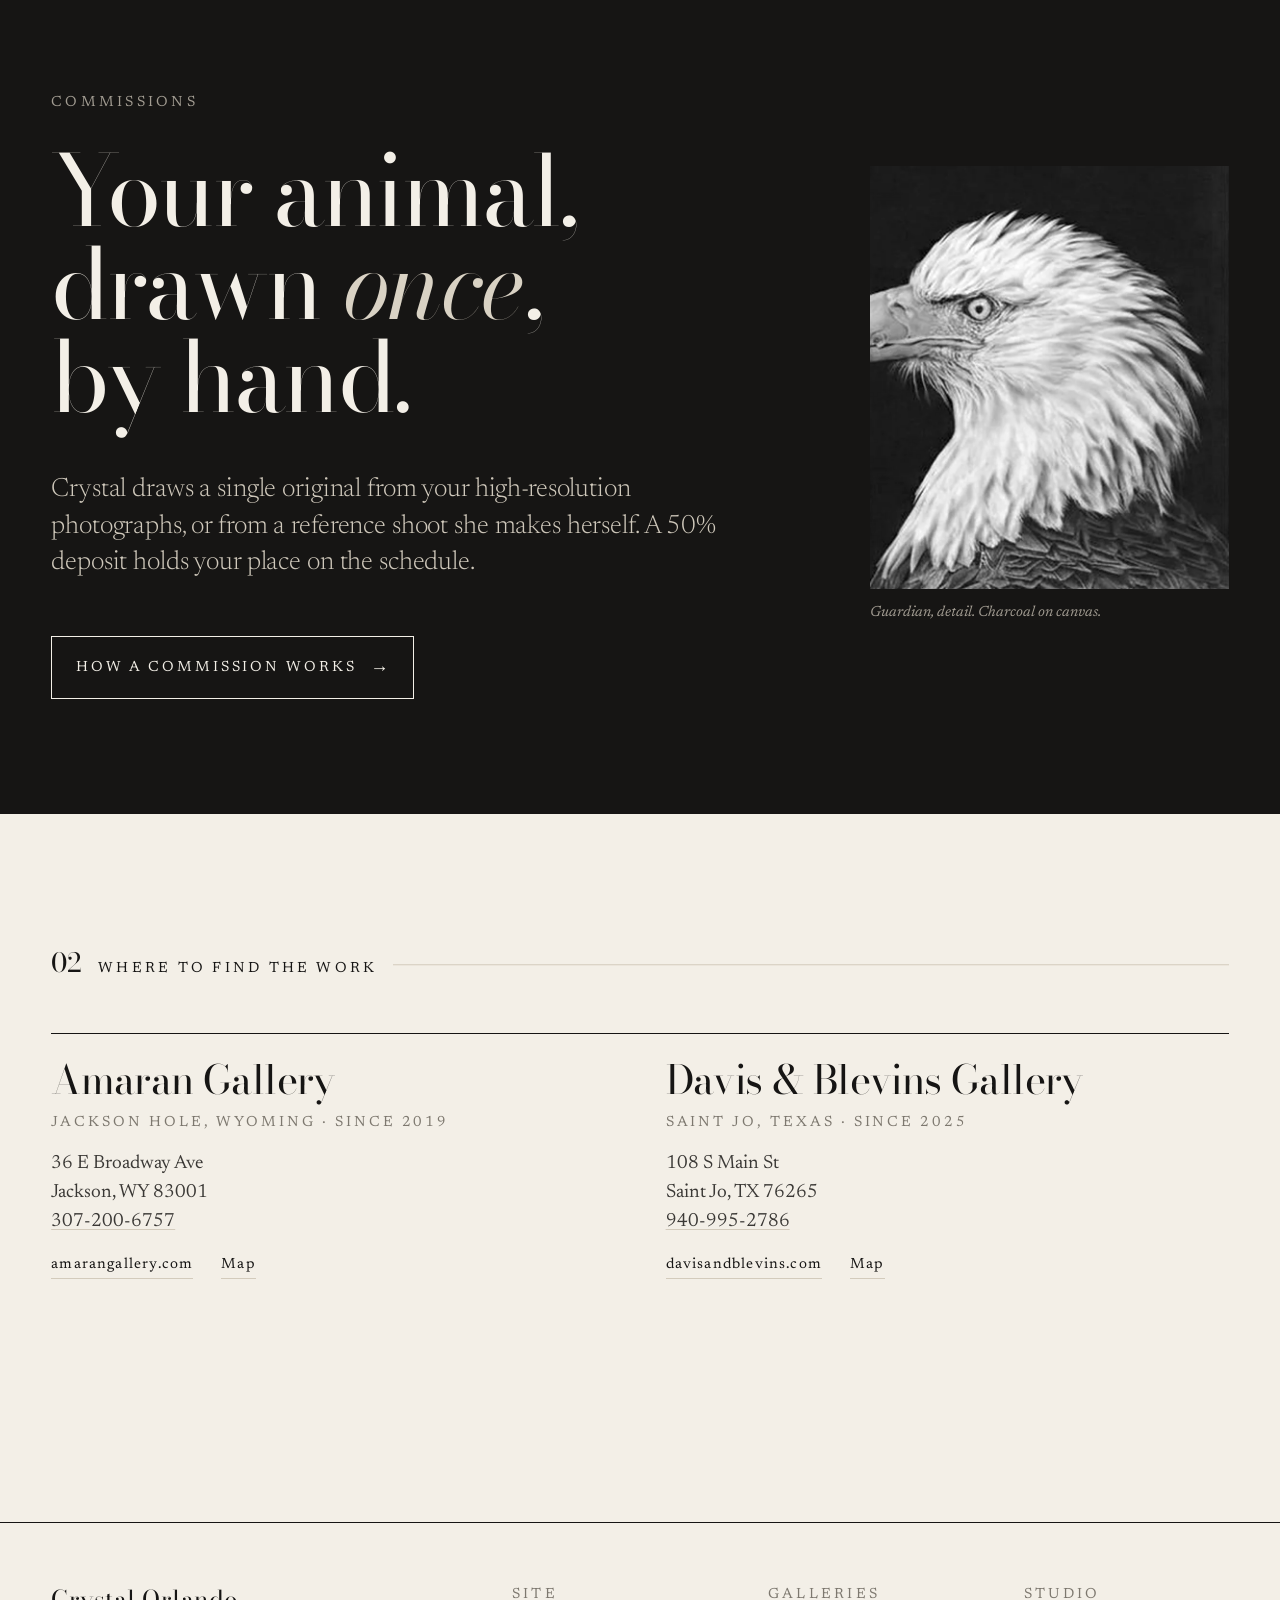
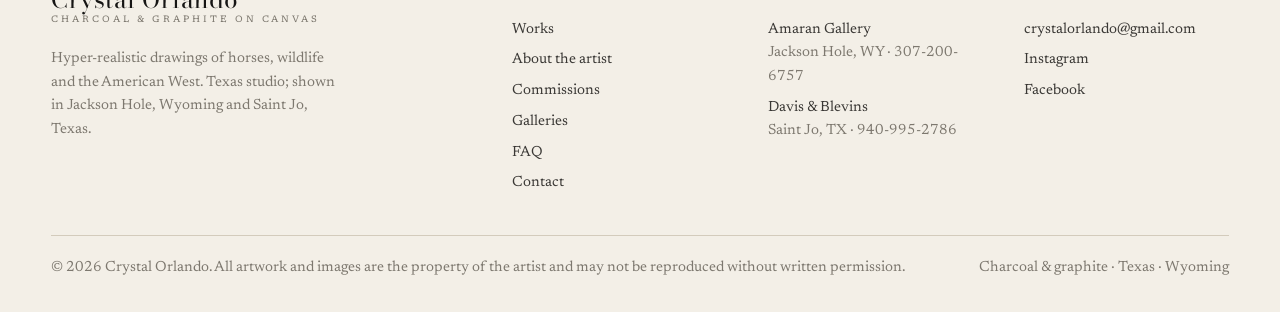
==== commit 70685042: "Rebuild the site as a multi-page static build for search and answer engines Replaces the two 573 KB " ====
--- a/fullsite.html
+++ b/fullsite.html
@@ -1,1064 +1 @@
-<!DOCTYPE html>
-<html lang="en">
-<head>
-  <meta charset="UTF-8" />
-  <meta name="viewport" content="width=device-width, initial-scale=1.0" />
-  <title>Crystal Orlando Fine Art</title>
-  <link rel="preconnect" href="https://fonts.googleapis.com" />
-  <link rel="preconnect" href="https://fonts.gstatic.com" crossorigin />
-  <link href="https://fonts.googleapis.com/css2?family=Cormorant+Garamond:ital,wght@0,300;0,400;0,500;0,600;1,300;1,400&family=Raleway:wght@200;300;400&display=swap" rel="stylesheet" />
-
-  <!-- Sawdust canvas style -->
-  <style>
-    #sawdust-canvas {
-      position: fixed;
-      top: 0; left: 0;
-      width: 100%; height: 100%;
-      pointer-events: none;
-      z-index: 9999;
-    }
-  </style>
-
-  <style>
-    /* ─── Reset & base ─────────────────────────────── */
-    *, *::before, *::after { box-sizing: border-box; margin: 0; padding: 0; }
-
-    :root {
-      --black:   #070707;
-      --charcoal:#151515;
-      --graphite:#2c2c2c;
-      --ash:     #7a7a7a;
-      --silver:  #b0b0b0;
-      --bone:    #e5e0d8;
-      --ivory:   #f5f1eb;
-      --white:   #fafafa;
-      --gold:    #b89a6a;
-      --gold-light: #d4b88a;
-
-      --serif:  'Cormorant Garamond', Georgia, serif;
-      --sans:   'Raleway', sans-serif;
-    }
-
-    html { scroll-behavior: smooth; }
-
-    body {
-      background: var(--black);
-      color: var(--bone);
-      font-family: var(--sans);
-      font-weight: 300;
-      overflow-x: hidden;
-    }
-
-    /* ─── Nav ──────────────────────────────────────── */
-    nav {
-      position: fixed;
-      top: 0; left: 0; right: 0;
-      z-index: 100;
-      display: flex;
-      align-items: center;
-      justify-content: space-between;
-      padding: 1.4rem 3rem;
-      mix-blend-mode: normal;
-      transition: background 0.5s, backdrop-filter 0.5s;
-    }
-
-    nav.scrolled {
-      background: rgba(7,7,7,0.88);
-      backdrop-filter: blur(12px);
-      border-bottom: 1px solid rgba(255,255,255,0.06);
-    }
-
-    .nav-logo {
-      font-family: var(--serif);
-      font-weight: 300;
-      font-size: 1rem;
-      letter-spacing: 0.35em;
-      text-transform: uppercase;
-      color: var(--bone);
-      text-decoration: none;
-    }
-
-    .nav-links {
-      display: flex;
-      gap: 2.5rem;
-      list-style: none;
-    }
-
-    .nav-links a {
-      font-family: var(--sans);
-      font-weight: 300;
-      font-size: 0.65rem;
-      letter-spacing: 0.22em;
-      text-transform: uppercase;
-      color: var(--silver);
-      text-decoration: none;
-      transition: color 0.3s;
-    }
-
-    .nav-links a:hover { color: var(--gold-light); }
-
-
-    /* ─── Hero ─────────────────────────────────────── */
-    #hero {
-      position: relative;
-      height: 100vh;
-      min-height: 640px;
-      overflow: hidden;
-      display: flex;
-      align-items: flex-end;
-    }
-
-    .hero-bg {
-      position: absolute;
-      inset: 0;
-      background-image: url('[data-uri]');
-      background-size: cover;
-      background-position: center 30%;
-      transform: scale(1.06);
-      animation: heroZoom 18s ease-in-out infinite alternate;
-    }
-
-    @keyframes heroZoom {
-      from { transform: scale(1.06) translateY(0); }
-      to   { transform: scale(1.12) translateY(-2%); }
-    }
-
-    .hero-overlay {
-      position: absolute;
-      inset: 0;
-      background: linear-gradient(
-        to bottom,
-        rgba(7,7,7,0.35) 0%,
-        rgba(7,7,7,0.1) 40%,
-        rgba(7,7,7,0.65) 100%
-      );
-    }
-
-    .hero-content {
-      position: relative;
-      z-index: 2;
-      padding: 0 4rem 5rem;
-      width: 100%;
-    }
-
-    .hero-eyebrow {
-      font-family: var(--sans);
-      font-weight: 300;
-      font-size: 0.62rem;
-      letter-spacing: 0.4em;
-      text-transform: uppercase;
-      color: var(--gold-light);
-      margin-bottom: 1rem;
-      opacity: 0;
-      animation: fadeUp 1s 0.3s forwards;
-      display: inline-block;
-      background: rgba(20,20,20,0.65);
-      backdrop-filter: blur(6px);
-      padding: 0.35rem 0.85rem;
-    }
-
-    .hero-title {
-      font-family: var(--serif);
-      font-weight: 300;
-      font-size: clamp(3.5rem, 9vw, 8rem);
-      line-height: 0.9;
-      letter-spacing: 0.04em;
-      color: var(--white);
-      margin-bottom: 2rem;
-      opacity: 0;
-      animation: fadeUp 1s 0.55s forwards;
-    }
-
-    .hero-title em {
-      font-style: italic;
-      color: var(--bone);
-    }
-
-    .hero-sub {
-      font-family: var(--sans);
-      font-weight: 200;
-      font-size: 0.72rem;
-      letter-spacing: 0.3em;
-      text-transform: uppercase;
-      color: var(--silver);
-      opacity: 0;
-      animation: fadeUp 1s 0.8s forwards;
-      background: rgba(0,0,0,0.52);
-      display: inline-block;
-      padding: 0.45rem 1rem;
-      backdrop-filter: blur(4px);
-    }
-
-    .hero-scroll-hint {
-      position: absolute;
-      bottom: 2.5rem;
-      right: 3rem;
-      display: flex;
-      flex-direction: column;
-      align-items: center;
-      gap: 0.6rem;
-      opacity: 0;
-      animation: fadeIn 1.2s 1.6s forwards;
-    }
-
-    .hero-scroll-hint span {
-      font-size: 0.55rem;
-      letter-spacing: 0.28em;
-      text-transform: uppercase;
-      color: var(--ash);
-      writing-mode: vertical-rl;
-    }
-
-    .scroll-line {
-      width: 1px;
-      height: 56px;
-      background: linear-gradient(to bottom, var(--gold), transparent);
-      animation: scrollPulse 2s 2s ease-in-out infinite;
-    }
-
-    @keyframes scrollPulse {
-      0%, 100% { opacity: 0.5; transform: scaleY(1); }
-      50% { opacity: 1; transform: scaleY(1.2); transform-origin: top; }
-    }
-
-    @keyframes fadeUp {
-      from { opacity: 0; transform: translateY(28px); }
-      to   { opacity: 1; transform: translateY(0); }
-    }
-    @keyframes fadeIn {
-      to { opacity: 1; }
-    }
-
-    /* ─── Section shared ───────────────────────────── */
-    section { position: relative; }
-
-    .section-label {
-      font-family: var(--sans);
-      font-weight: 300;
-      font-size: 0.58rem;
-      letter-spacing: 0.38em;
-      text-transform: uppercase;
-      color: var(--gold);
-    }
-
-    .section-heading {
-      font-family: var(--serif);
-      font-weight: 300;
-      font-size: clamp(2.2rem, 5vw, 4rem);
-      line-height: 1.1;
-      letter-spacing: 0.03em;
-    }
-
-    /* ─── Intro strip ──────────────────────────────── */
-    #intro {
-      background: var(--charcoal);
-      padding: 5rem 4rem;
-      display: flex;
-      align-items: center;
-      justify-content: center;
-      text-align: center;
-      border-top: 1px solid rgba(184,154,106,0.2);
-    }
-
-    .intro-inner {
-      max-width: 720px;
-    }
-
-    .intro-quote {
-      font-family: var(--serif);
-      font-style: italic;
-      font-size: clamp(1.5rem, 3.2vw, 2.4rem);
-      font-weight: 300;
-      line-height: 1.55;
-      color: var(--bone);
-      margin-bottom: 2rem;
-    }
-
-    .intro-attr {
-      font-family: var(--sans);
-      font-size: 0.62rem;
-      letter-spacing: 0.28em;
-      text-transform: uppercase;
-      color: var(--gold);
-    }
-
-    /* ─── Works gallery ────────────────────────────── */
-    #works {
-      background: var(--black);
-      padding: 7rem 3rem;
-    }
-
-    .works-header {
-      display: flex;
-      align-items: flex-end;
-      justify-content: space-between;
-      margin-bottom: 4rem;
-      padding-bottom: 2rem;
-      border-bottom: 1px solid rgba(255,255,255,0.08);
-    }
-
-    .works-header-left { display: flex; flex-direction: column; gap: 0.8rem; }
-    .works-header-left .section-heading { color: var(--bone); }
-
-    .works-header-right {
-      font-family: var(--sans);
-      font-size: 0.62rem;
-      letter-spacing: 0.2em;
-      text-transform: uppercase;
-      color: var(--ash);
-      text-align: right;
-      max-width: 240px;
-      line-height: 1.9;
-    }
-
-    .gallery-grid {
-      display: grid;
-      grid-template-columns: 1fr;
-      grid-template-rows: auto;
-      gap: 1.5rem;
-    }
-
-    .gallery-item {
-      position: relative;
-      overflow: hidden;
-      cursor: pointer;
-      background: var(--graphite);
-    }
-
-
-    .gallery-item img {
-      width: 100%;
-      height: auto;
-      display: block;
-      filter: grayscale(8%) contrast(1.04);
-      transition: transform 0.9s cubic-bezier(0.25,0.46,0.45,0.94), filter 0.6s;
-    }
-
-    .gallery-item:hover img {
-      transform: scale(1.04);
-      filter: grayscale(0%) contrast(1.08);
-    }
-
-    .gallery-item-overlay {
-      position: absolute;
-      inset: 0;
-      background: linear-gradient(to top, rgba(0,0,0,0.75) 0%, transparent 55%);
-      opacity: 0;
-      transition: opacity 0.5s;
-    }
-
-    .gallery-item:hover .gallery-item-overlay { opacity: 1; }
-
-    .gallery-item-info {
-      position: absolute;
-      bottom: 0;
-      left: 0;
-      right: 0;
-      padding: 2rem 1.8rem;
-      transform: translateY(12px);
-      opacity: 0;
-      transition: all 0.5s 0.05s;
-    }
-
-    .gallery-item:hover .gallery-item-info {
-      transform: translateY(0);
-      opacity: 1;
-    }
-
-    .gallery-item-info h3 {
-      font-family: var(--serif);
-      font-weight: 300;
-      font-size: 1.3rem;
-      letter-spacing: 0.04em;
-      color: var(--white);
-      margin-bottom: 0.3rem;
-    }
-
-    .gallery-item-info p {
-      font-family: var(--sans);
-      font-size: 0.58rem;
-      letter-spacing: 0.2em;
-      text-transform: uppercase;
-      color: var(--gold-light);
-    }
-
-    /* ─── Artist statement ─────────────────────────── */
-    #statement {
-      background: var(--ivory);
-      color: var(--graphite);
-      padding: 9rem 4rem;
-    }
-
-    .statement-inner {
-      display: grid;
-      grid-template-columns: 1fr 1fr;
-      gap: 6rem;
-      max-width: 1300px;
-      margin: 0 auto;
-      align-items: center;
-    }
-
-    .statement-left .section-label { color: var(--gold); margin-bottom: 1.4rem; }
-    .statement-left .section-heading { color: var(--graphite); margin-bottom: 2.5rem; }
-
-    .statement-body {
-      font-family: var(--sans);
-      font-weight: 300;
-      font-size: 0.95rem;
-      line-height: 2;
-      color: #555;
-    }
-
-    .statement-body p + p { margin-top: 1.2rem; }
-
-    .statement-pull {
-      border-left: 2px solid var(--gold);
-      padding-left: 2.5rem;
-    }
-
-    .statement-pull blockquote {
-      font-family: var(--serif);
-      font-style: italic;
-      font-size: clamp(1.6rem, 2.8vw, 2.4rem);
-      font-weight: 300;
-      line-height: 1.5;
-      color: var(--graphite);
-      margin-bottom: 2rem;
-    }
-
-    .statement-pull cite {
-      font-family: var(--sans);
-      font-size: 0.6rem;
-      letter-spacing: 0.28em;
-      text-transform: uppercase;
-      color: var(--ash);
-      font-style: normal;
-    }
-
-    .stat-row {
-      display: flex;
-      gap: 3rem;
-      margin-top: 3rem;
-      padding-top: 2.5rem;
-      border-top: 1px solid rgba(0,0,0,0.1);
-    }
-
-    .stat-item { text-align: center; }
-
-    .stat-num {
-      font-family: var(--serif);
-      font-size: 2.8rem;
-      font-weight: 300;
-      color: var(--graphite);
-      letter-spacing: 0.02em;
-    }
-
-    .stat-desc {
-      font-family: var(--sans);
-      font-size: 0.58rem;
-      letter-spacing: 0.2em;
-      text-transform: uppercase;
-      color: var(--ash);
-      margin-top: 0.3rem;
-    }
-
-    /* ─── In the gallery ───────────────────────────── */
-    #gallery-context {
-      background: var(--charcoal);
-      padding: 7rem 3rem;
-    }
-
-    .gallery-context-header {
-      text-align: center;
-      margin-bottom: 4rem;
-    }
-
-    .gallery-context-header .section-label { margin-bottom: 1rem; }
-    .gallery-context-header .section-heading { color: var(--bone); }
-
-    .context-grid {
-      display: grid;
-      grid-template-columns: 1fr 1fr;
-      gap: 1.5rem;
-      max-width: 1300px;
-      margin: 0 auto;
-    }
-
-    .context-item {
-      position: relative;
-      overflow: hidden;
-    }
-
-    .context-item img {
-      width: 100%;
-      height: auto;
-      display: block;
-      transition: transform 1s cubic-bezier(0.25,0.46,0.45,0.94);
-    }
-
-    .context-item:hover img { transform: scale(1.03); }
-
-    .context-caption {
-      position: absolute;
-      bottom: 0; left: 0; right: 0;
-      padding: 2rem;
-      background: linear-gradient(to top, rgba(0,0,0,0.8), transparent);
-      font-family: var(--sans);
-      font-size: 0.6rem;
-      letter-spacing: 0.22em;
-      text-transform: uppercase;
-      color: var(--silver);
-    }
-
-    /* ─── Commissions ──────────────────────────────── */
-    #commissions {
-      background: var(--black);
-      padding: 9rem 4rem;
-      display: flex;
-      align-items: center;
-      justify-content: center;
-      text-align: center;
-      border-top: 1px solid rgba(184,154,106,0.15);
-      border-bottom: 1px solid rgba(184,154,106,0.15);
-    }
-
-    .commissions-inner {
-      max-width: 680px;
-    }
-
-    .commissions-inner .section-label { margin-bottom: 1.4rem; }
-
-    .commissions-inner .section-heading {
-      color: var(--bone);
-      margin-bottom: 2.5rem;
-    }
-
-    .commissions-inner p {
-      font-family: var(--sans);
-      font-weight: 300;
-      font-size: 0.9rem;
-      line-height: 2;
-      color: var(--ash);
-      margin-bottom: 3.5rem;
-    }
-
-    .btn-gold {
-      display: inline-block;
-      font-family: var(--sans);
-      font-weight: 300;
-      font-size: 0.62rem;
-      letter-spacing: 0.35em;
-      text-transform: uppercase;
-      color: var(--gold-light);
-      border: 1px solid var(--gold);
-      padding: 1.2rem 3rem;
-      text-decoration: none;
-      transition: background 0.35s, color 0.35s;
-    }
-
-    .btn-gold:hover {
-      background: var(--gold);
-      color: var(--black);
-    }
-
-    /* ─── Galleries ────────────────────────────────── */
-    #galleries {
-      background: var(--ivory);
-      padding: 7rem 4rem;
-    }
-
-    .galleries-inner {
-      max-width: 900px;
-      margin: 0 auto;
-      text-align: center;
-    }
-
-    .galleries-inner .section-label { color: var(--gold); margin-bottom: 1.2rem; }
-    .galleries-inner .section-heading { color: var(--graphite); margin-bottom: 4rem; }
-
-    .gallery-cards {
-      display: grid;
-      grid-template-columns: 1fr 1fr;
-      gap: 2rem;
-    }
-
-    .gallery-card {
-      border: 1px solid rgba(0,0,0,0.12);
-      padding: 3rem 2.5rem;
-      text-align: center;
-      transition: border-color 0.4s, box-shadow 0.4s;
-    }
-
-    .gallery-card:hover {
-      border-color: var(--gold);
-      box-shadow: 0 8px 40px rgba(0,0,0,0.06);
-    }
-
-    .gallery-card-name {
-      font-family: var(--serif);
-      font-weight: 400;
-      font-size: 1.4rem;
-      letter-spacing: 0.06em;
-      color: var(--graphite);
-      margin-bottom: 1rem;
-    }
-
-    .gallery-card address {
-      font-style: normal;
-      font-family: var(--sans);
-      font-size: 0.75rem;
-      line-height: 1.9;
-      color: var(--ash);
-      letter-spacing: 0.08em;
-      margin-bottom: 1.5rem;
-    }
-
-    .gallery-card a.phone {
-      display: block;
-      font-family: var(--sans);
-      font-size: 0.72rem;
-      letter-spacing: 0.12em;
-      color: var(--graphite);
-      text-decoration: none;
-      margin-bottom: 1.2rem;
-      transition: color 0.3s;
-    }
-
-    .gallery-card a.phone:hover { color: var(--gold); }
-
-    .gallery-card a.visit {
-      font-family: var(--sans);
-      font-size: 0.58rem;
-      letter-spacing: 0.3em;
-      text-transform: uppercase;
-      color: var(--gold);
-      text-decoration: none;
-      border-bottom: 1px solid var(--gold);
-      padding-bottom: 2px;
-      transition: color 0.3s, border-color 0.3s;
-    }
-
-    .gallery-card a.visit:hover { color: var(--graphite); border-color: var(--graphite); }
-
-    /* ─── Footer ───────────────────────────────────── */
-    footer {
-      background: var(--charcoal);
-      padding: 4rem;
-      display: flex;
-      align-items: center;
-      justify-content: space-between;
-      border-top: 1px solid rgba(255,255,255,0.06);
-    }
-
-    .footer-logo {
-      font-family: var(--serif);
-      font-weight: 300;
-      font-size: 1.1rem;
-      letter-spacing: 0.3em;
-      text-transform: uppercase;
-      color: var(--bone);
-    }
-
-    .footer-copy {
-      font-family: var(--sans);
-      font-size: 0.58rem;
-      letter-spacing: 0.18em;
-      color: var(--ash);
-      text-align: center;
-    }
-
-    .footer-social {
-      display: flex;
-      gap: 1.4rem;
-      align-items: center;
-    }
-
-    .footer-social a {
-      color: var(--ash);
-      text-decoration: none;
-      font-size: 0.58rem;
-      letter-spacing: 0.22em;
-      text-transform: uppercase;
-      transition: color 0.3s;
-    }
-
-    .footer-social a:hover { color: var(--gold-light); }
-
-    .footer-social svg {
-      width: 18px;
-      height: 18px;
-      fill: currentColor;
-      transition: color 0.3s;
-    }
-
-    /* ─── Scroll reveal ────────────────────────────── */
-    .reveal {
-      opacity: 0;
-      transform: translateY(36px);
-      transition: opacity 0.85s cubic-bezier(0.25,0.46,0.45,0.94),
-                  transform 0.85s cubic-bezier(0.25,0.46,0.45,0.94);
-    }
-
-    .reveal.visible {
-      opacity: 1;
-      transform: translateY(0);
-    }
-
-    .reveal-delay-1 { transition-delay: 0.1s; }
-    .reveal-delay-2 { transition-delay: 0.22s; }
-    .reveal-delay-3 { transition-delay: 0.36s; }
-
-    /* ─── Responsive ───────────────────────────────── */
-    @media (max-width: 960px) {
-      nav { padding: 1.2rem 2rem; }
-      .nav-links { gap: 1.6rem; }
-      #hero { align-items: center; }
-      .hero-content { padding: 0 2rem 4rem; }
-      .gallery-grid { grid-template-columns: 1fr; }
-
-      .statement-inner { grid-template-columns: 1fr; gap: 3rem; }
-      .context-grid { grid-template-columns: 1fr; }
-      .context-item img { height: auto; }
-      footer { flex-direction: column; gap: 2rem; text-align: center; }
-    }
-
-    @media (max-width: 640px) {
-      nav { padding: 1rem 1.5rem; }
-      .nav-links { display: none; }
-      .hero-content { padding: 0 1.5rem 3.5rem; }
-      #intro, #works, #statement, #gallery-context, #commissions, #galleries { padding-left: 1.5rem; padding-right: 1.5rem; }
-      .gallery-grid { grid-template-columns: 1fr; }
-      
-      .gallery-cards { grid-template-columns: 1fr; }
-      footer { padding: 3rem 1.5rem; }
-      .stat-row { flex-direction: column; gap: 1.8rem; }
-    }
-  </style>
-</head>
-
-<body>
-
-  <canvas id="sawdust-canvas" aria-hidden="true"></canvas>
-
-  <!-- ─── Navigation ─────────────────────────────────── -->
-  <nav id="main-nav">
-    <a href="#hero" class="nav-logo">Crystal Orlando</a>
-    <ul class="nav-links">
-      <li><a href="#works">Works</a></li>
-      <li><a href="#statement">Artist</a></li>
-      <li><a href="#gallery-context">Gallery</a></li>
-      <li><a href="#commissions">Commissions</a></li>
-      <li><a href="#galleries">Find the Work</a></li>
-    </ul>
-  </nav>
-
-  <!-- ─── Hero ───────────────────────────────────────── -->
-  <section id="hero">
-    <div class="hero-bg"></div>
-    <div class="hero-overlay"></div>
-    <div class="hero-content">
-      <p class="hero-eyebrow">Charcoal &amp; Graphite on Canvas</p>
-      <h1 class="hero-title">Crystal<br><em>Orlando</em></h1>
-      <p class="hero-sub">Fine Art &nbsp;·&nbsp; Jackson Hole &nbsp;·&nbsp; Texas</p>
-    </div>
-    <div class="hero-scroll-hint">
-      <div class="scroll-line"></div>
-      <span>Scroll</span>
-    </div>
-  </section>
-
-  <!-- ─── Intro strip ────────────────────────────────── -->
-  <section id="intro">
-    <div class="intro-inner reveal">
-      <p class="intro-quote">"I want my work to be instantly recognizable from across a crowded room, to catch the viewer's eyes and bring the focus around the work several times before they move on."</p>
-      <p class="intro-attr">Crystal Orlando</p>
-    </div>
-  </section>
-
-  <!-- ─── Works ──────────────────────────────────────── -->
-  <section id="works">
-    <div class="works-header reveal">
-      <div class="works-header-left">
-        <span class="section-label">Selected Works</span>
-        <h2 class="section-heading">From Darkness<br>into Light</h2>
-      </div>
-      <div class="works-header-right">
-        Rendered in charcoal and graphite on canvas, a medium that demands absolute precision, where a single mark cannot be undone.
-      </div>
-    </div>
-
-   <div class="gallery-grid">
-
-      <div class="gallery-item">
-        <img src="[data-uri]" alt="Bison, Charcoal on Canvas" />
-        <div class="gallery-item-overlay"></div>
-        <div class="gallery-item-info">
-          <h3>Bison</h3>
-          <p>Charcoal on Canvas</p>
-        </div>
-      </div>
-      <div class="gallery-item">
-        <img src="[data-uri]